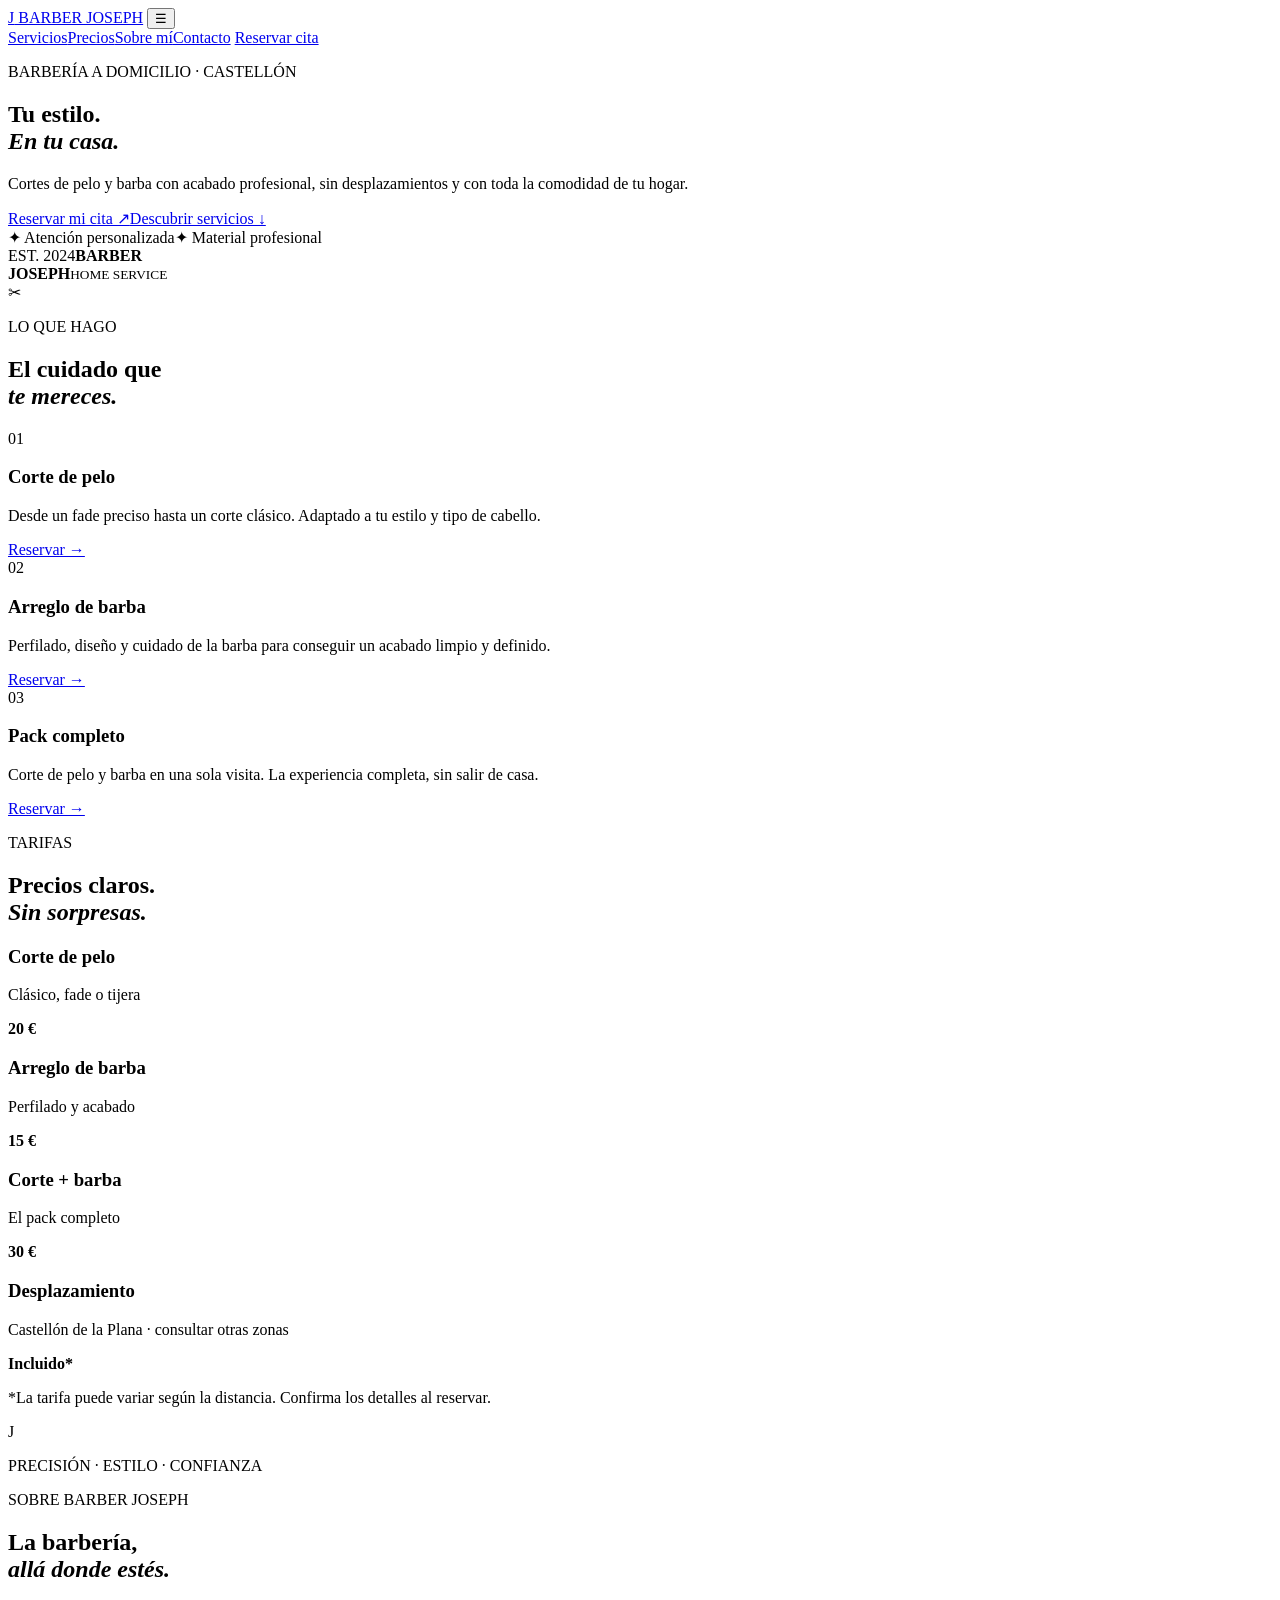
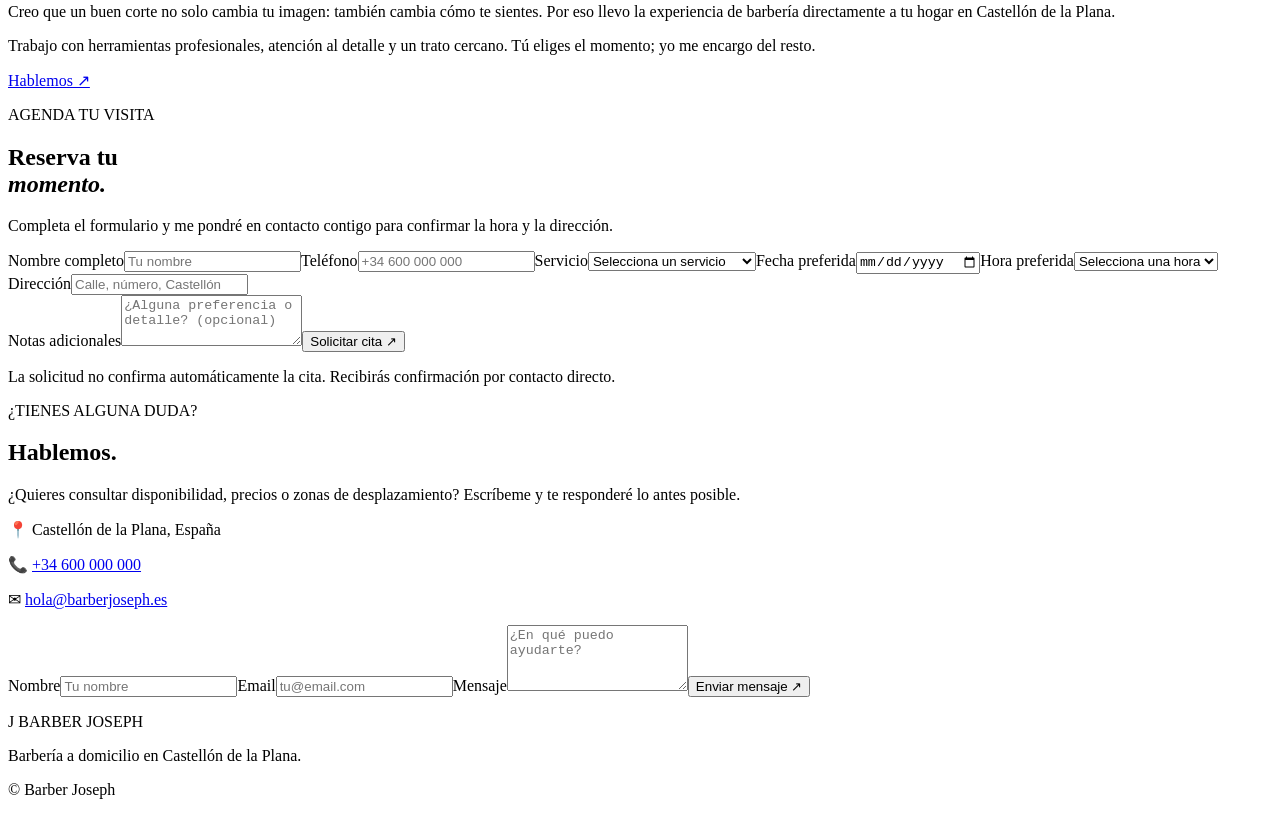
==== index.html @ 0508e7df "Create Barber Joseph website" ====
<!doctype html>
<html lang="es">
<head>
  <meta charset="UTF-8" />
  <meta name="viewport" content="width=device-width, initial-scale=1.0" />
  <meta name="description" content="Barber Joseph — barbería a domicilio en Castellón de la Plana. Cortes de pelo, barba y estilo profesional en tu casa." />
  <title>Barber Joseph | Barbería a domicilio en Castellón</title>
  <link rel="preconnect" href="https://fonts.googleapis.com" />
  <link rel="preconnect" href="https://fonts.gstatic.com" crossorigin />
  <link href="https://fonts.googleapis.com/css2?family=DM+Sans:wght@400;500;600;700&family=Playfair+Display:wght@600;700;800&display=swap" rel="stylesheet" />
  <link rel="stylesheet" href="styles.css" />
</head>
<body>
  <header class="site-header">
    <a class="brand" href="#inicio" aria-label="Barber Joseph inicio"><span>J</span> BARBER JOSEPH</a>
    <button class="menu-toggle" aria-label="Abrir menú">☰</button>
    <nav class="nav-links">
      <a href="#servicios">Servicios</a><a href="#precios">Precios</a><a href="#sobre-mi">Sobre mí</a><a href="#contacto">Contacto</a>
      <a class="nav-cta" href="#reserva">Reservar cita</a>
    </nav>
  </header>

  <main>
    <section id="inicio" class="hero">
      <div class="hero-copy">
        <p class="eyebrow">BARBERÍA A DOMICILIO · CASTELLÓN</p>
        <h1>Tu estilo.<br /><em>En tu casa.</em></h1>
        <p class="hero-text">Cortes de pelo y barba con acabado profesional, sin desplazamientos y con toda la comodidad de tu hogar.</p>
        <div class="hero-actions"><a class="button button-primary" href="#reserva">Reservar mi cita ↗</a><a class="text-link" href="#servicios">Descubrir servicios ↓</a></div>
        <div class="trust-row"><span>✦ Atención personalizada</span><span>✦ Material profesional</span></div>
      </div>
      <div class="hero-art" aria-label="Ilustración de una barbería elegante"><div class="art-circle"></div><div class="art-card"><span>EST. 2024</span><strong>BARBER<br />JOSEPH</strong><small>HOME SERVICE</small></div><div class="art-stamp">✂</div></div>
    </section>

    <section id="servicios" class="section services-section"><div class="section-heading"><p class="eyebrow">LO QUE HAGO</p><h2>El cuidado que<br /><em>te mereces.</em></h2></div><div class="service-grid">
      <article class="service-card"><div class="service-number">01</div><h3>Corte de pelo</h3><p>Desde un fade preciso hasta un corte clásico. Adaptado a tu estilo y tipo de cabello.</p><a href="#reserva">Reservar →</a></article>
      <article class="service-card featured"><div class="service-number">02</div><h3>Arreglo de barba</h3><p>Perfilado, diseño y cuidado de la barba para conseguir un acabado limpio y definido.</p><a href="#reserva">Reservar →</a></article>
      <article class="service-card"><div class="service-number">03</div><h3>Pack completo</h3><p>Corte de pelo y barba en una sola visita. La experiencia completa, sin salir de casa.</p><a href="#reserva">Reservar →</a></article>
    </div></section>

    <section id="precios" class="section pricing-section"><div class="section-heading"><p class="eyebrow">TARIFAS</p><h2>Precios claros.<br /><em>Sin sorpresas.</em></h2></div><div class="price-list">
      <div class="price-row"><div><h3>Corte de pelo</h3><p>Clásico, fade o tijera</p></div><strong>20 €</strong></div>
      <div class="price-row"><div><h3>Arreglo de barba</h3><p>Perfilado y acabado</p></div><strong>15 €</strong></div>
      <div class="price-row"><div><h3>Corte + barba</h3><p>El pack completo</p></div><strong>30 €</strong></div>
      <div class="price-row"><div><h3>Desplazamiento</h3><p>Castellón de la Plana · consultar otras zonas</p></div><strong>Incluido*</strong></div>
    </div><p class="fine-print">*La tarifa puede variar según la distancia. Confirma los detalles al reservar.</p></section>

    <section id="sobre-mi" class="section about-section"><div class="about-visual"><div class="about-monogram">J</div><p>PRECISIÓN · ESTILO · CONFIANZA</p></div><div class="about-copy"><p class="eyebrow">SOBRE BARBER JOSEPH</p><h2>La barbería,<br /><em>allá donde estés.</em></h2><p>Creo que un buen corte no solo cambia tu imagen: también cambia cómo te sientes. Por eso llevo la experiencia de barbería directamente a tu hogar en Castellón de la Plana.</p><p>Trabajo con herramientas profesionales, atención al detalle y un trato cercano. Tú eliges el momento; yo me encargo del resto.</p><a class="button button-dark" href="#contacto">Hablemos ↗</a></div></section>

    <section id="reserva" class="section booking-section"><div class="section-heading"><p class="eyebrow">AGENDA TU VISITA</p><h2>Reserva tu<br /><em>momento.</em></h2><p>Completa el formulario y me pondré en contacto contigo para confirmar la hora y la dirección.</p></div><form id="booking-form" class="form-card"><div class="form-grid"><label>Nombre completo<input name="name" required placeholder="Tu nombre" /></label><label>Teléfono<input name="phone" type="tel" required placeholder="+34 600 000 000" /></label><label>Servicio<select name="service" required><option value="">Selecciona un servicio</option><option>Corte de pelo — 20 €</option><option>Arreglo de barba — 15 €</option><option>Corte + barba — 30 €</option></select></label><label>Fecha preferida<input name="date" type="date" required /></label><label>Hora preferida<select name="time" required><option value="">Selecciona una hora</option><option>09:00</option><option>10:30</option><option>12:00</option><option>16:00</option><option>17:30</option><option>19:00</option></select></label><label>Dirección<input name="address" required placeholder="Calle, número, Castellón" /></label></div><label>Notas adicionales<textarea name="notes" rows="3" placeholder="¿Alguna preferencia o detalle? (opcional)"></textarea></label><button class="button button-primary" type="submit">Solicitar cita ↗</button><p class="form-note">La solicitud no confirma automáticamente la cita. Recibirás confirmación por contacto directo.</p><p id="booking-status" class="form-status" role="status"></p></form></section>

    <section id="contacto" class="section contact-section"><div><p class="eyebrow">¿TIENES ALGUNA DUDA?</p><h2>Hablemos.</h2><p>¿Quieres consultar disponibilidad, precios o zonas de desplazamiento? Escríbeme y te responderé lo antes posible.</p><div class="contact-details"><p>📍 Castellón de la Plana, España</p><p>📞 <a href="tel:+34600000000">+34 600 000 000</a></p><p>✉ <a href="mailto:hola@barberjoseph.es">hola@barberjoseph.es</a></p></div></div><form id="contact-form" class="form-card"><label>Nombre<input name="name" required placeholder="Tu nombre" /></label><label>Email<input name="email" type="email" required placeholder="tu@email.com" /></label><label>Mensaje<textarea name="message" rows="4" required placeholder="¿En qué puedo ayudarte?"></textarea></label><button class="button button-dark" type="submit">Enviar mensaje ↗</button><p id="contact-status" class="form-status" role="status"></p></form></section>
  </main>

  <footer><div class="brand"><span>J</span> BARBER JOSEPH</div><p>Barbería a domicilio en Castellón de la Plana.</p><p>© <span id="year"></span> Barber Joseph</p></footer>
  <script src="script.js"></script>
</body>
</html>
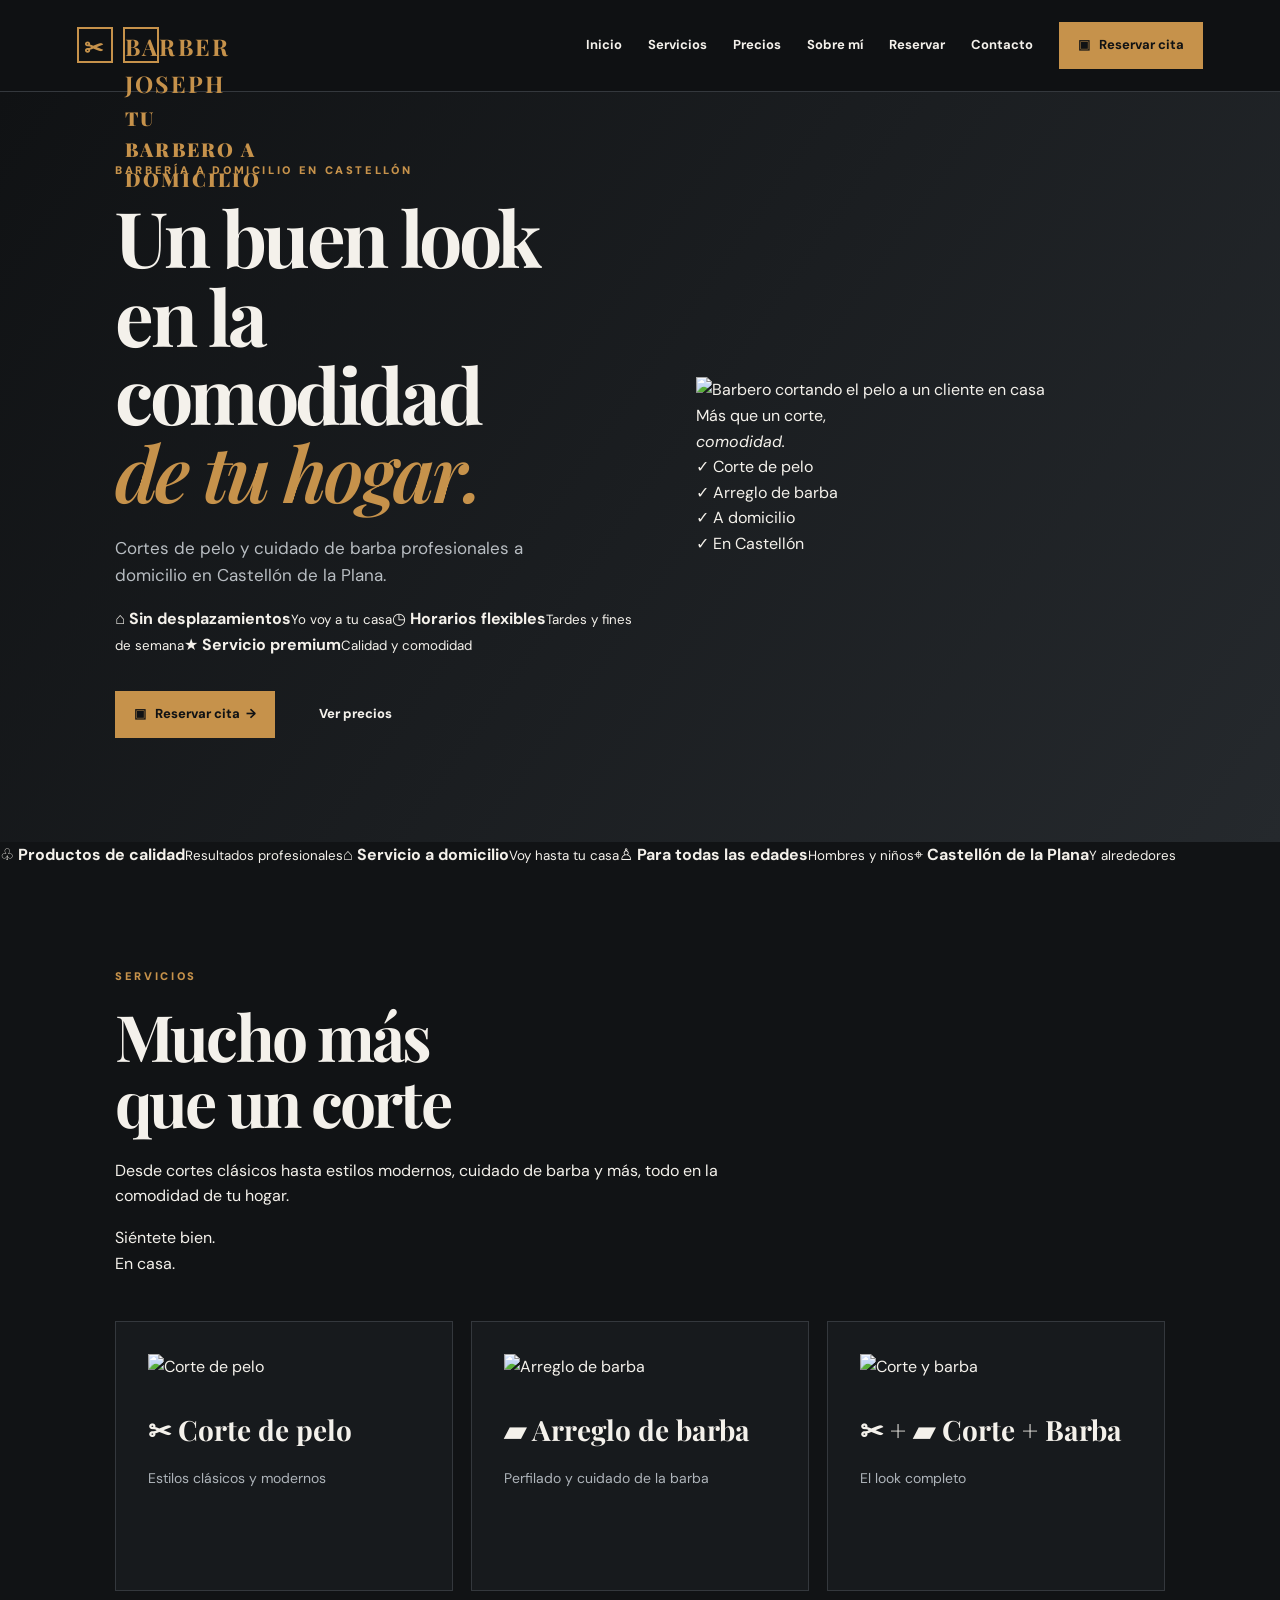
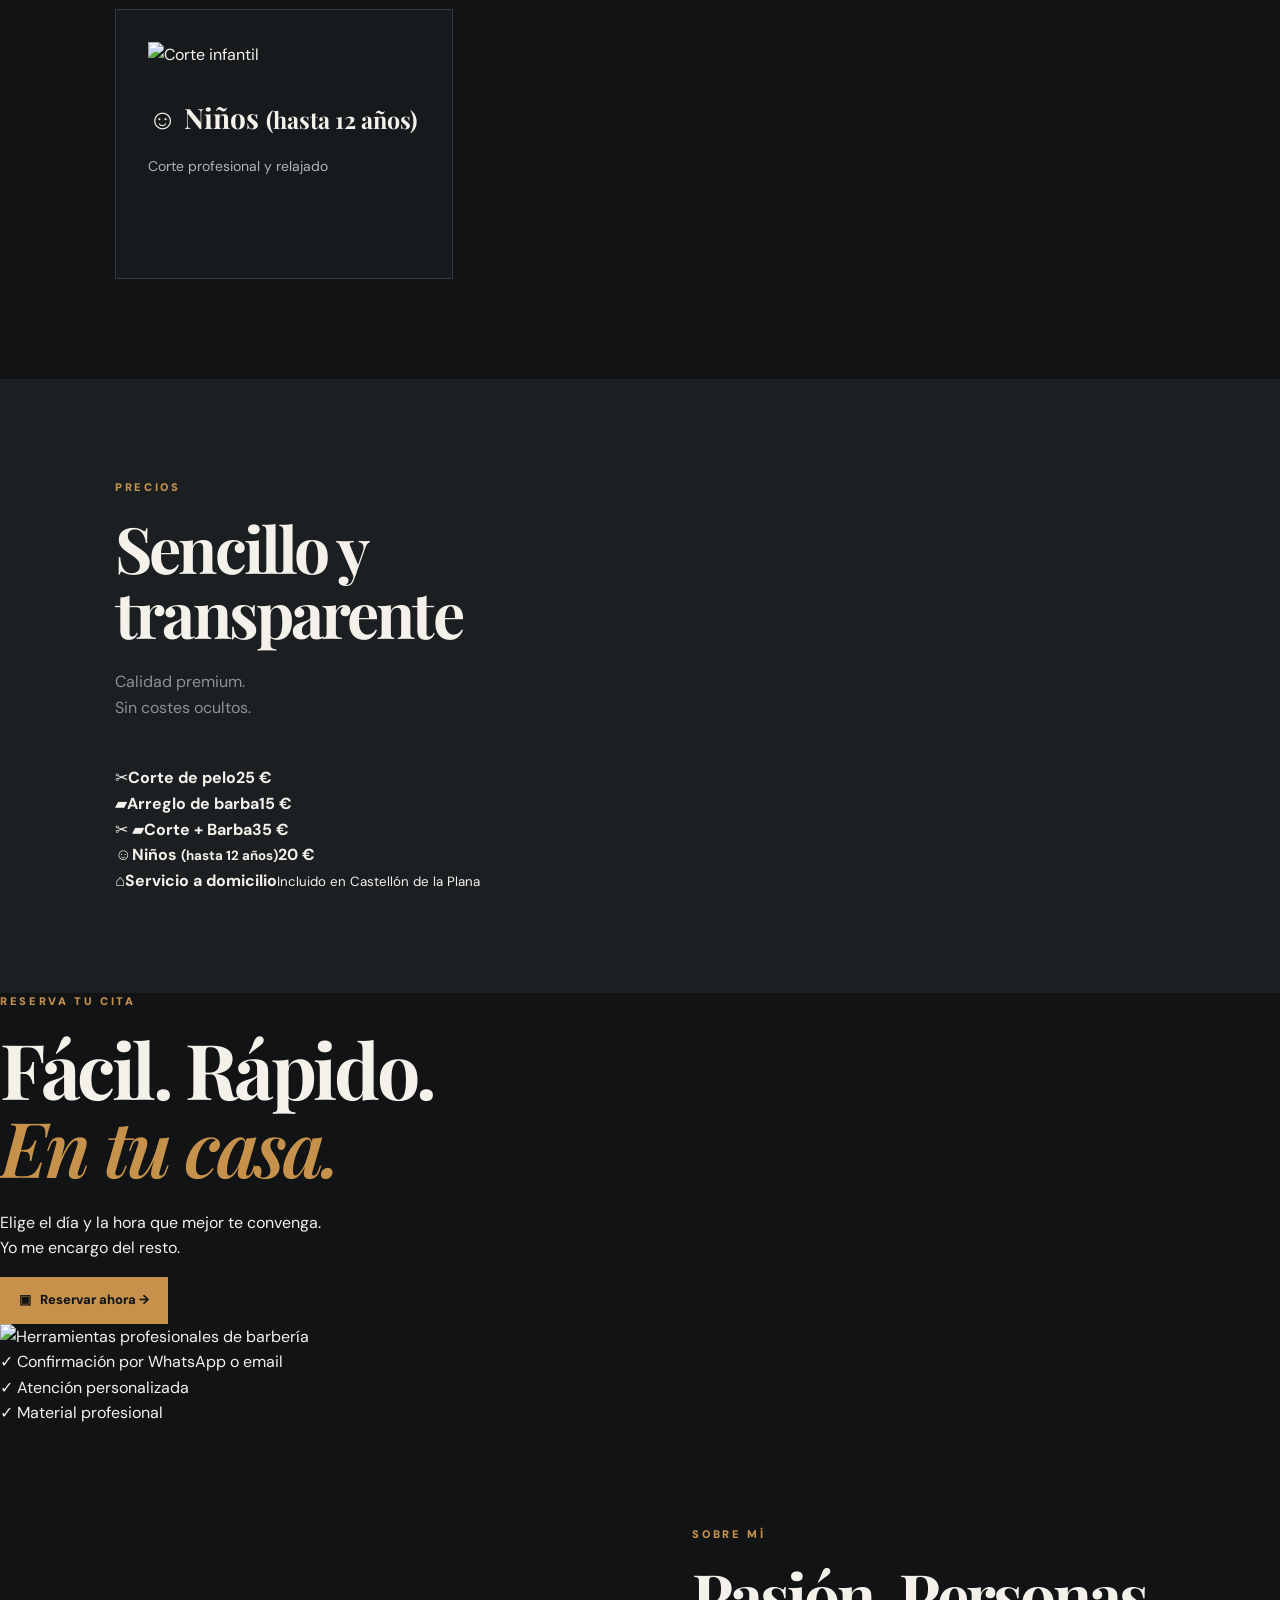
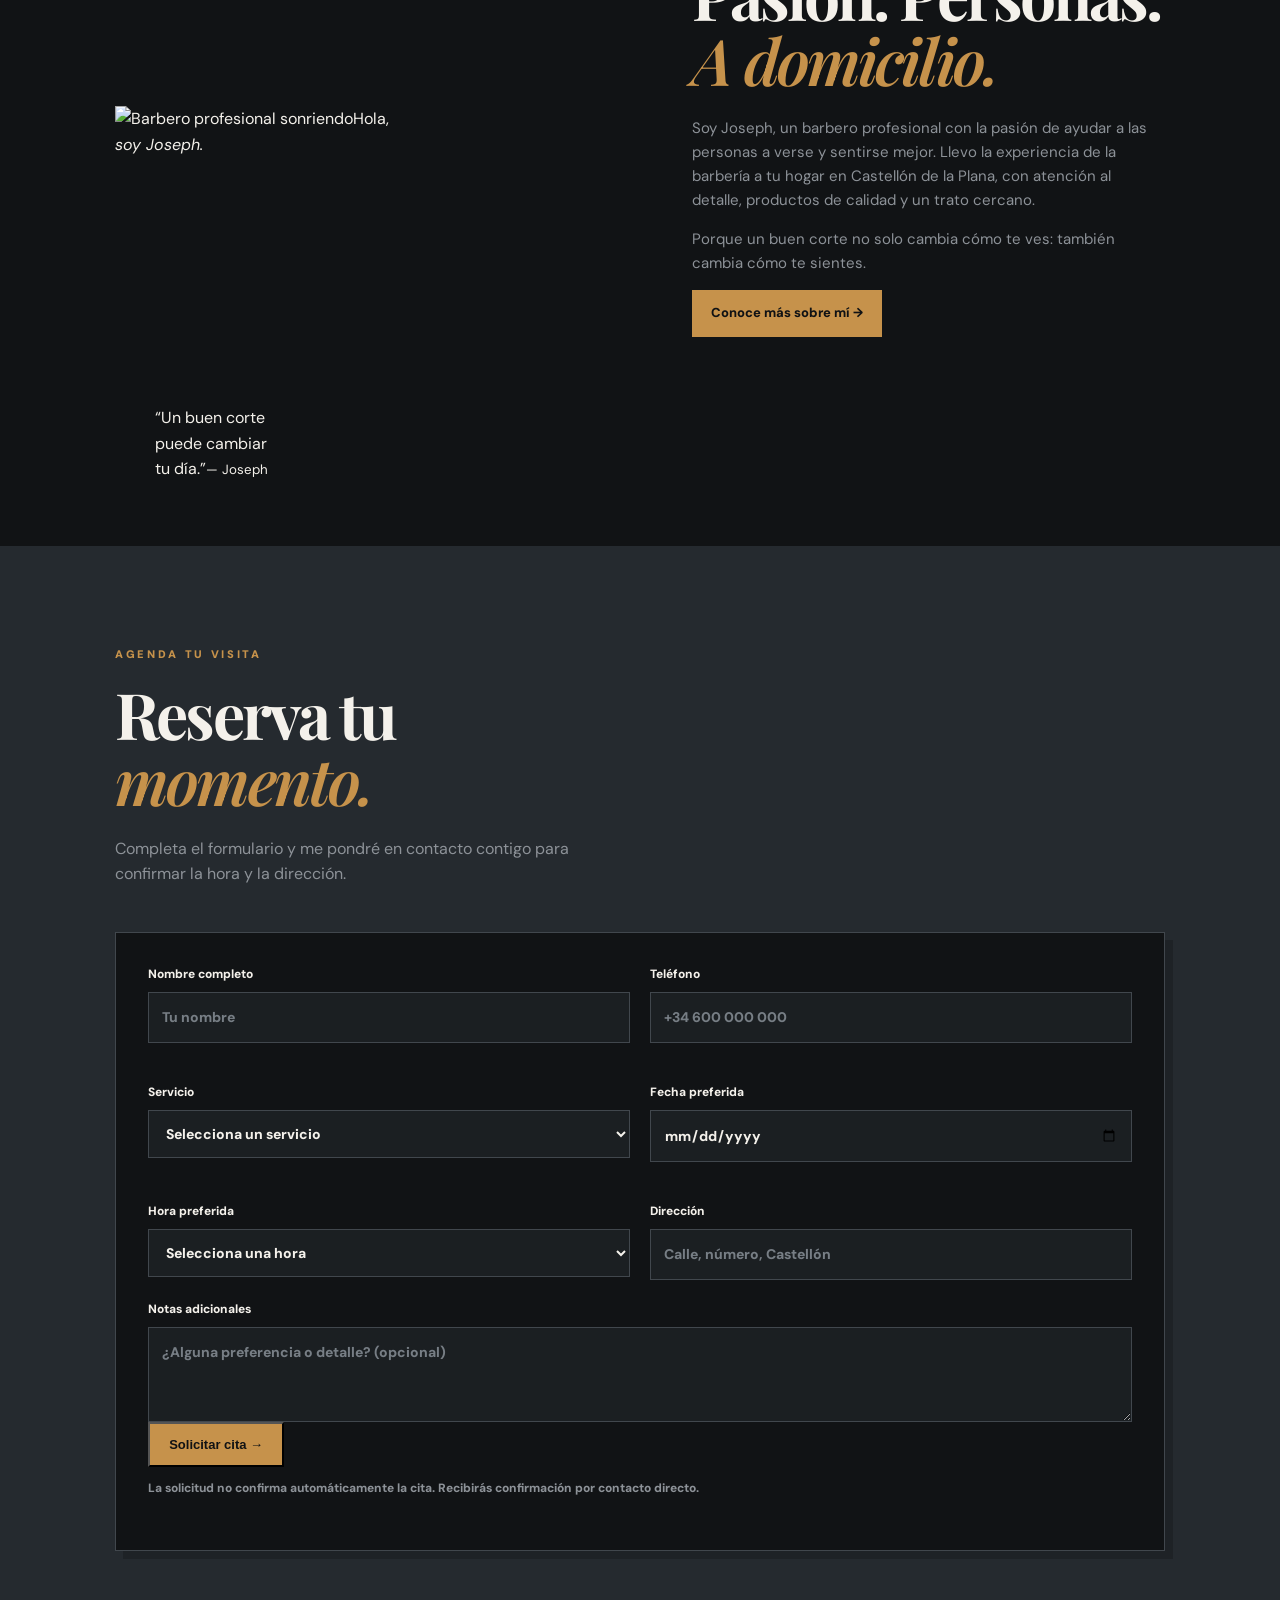
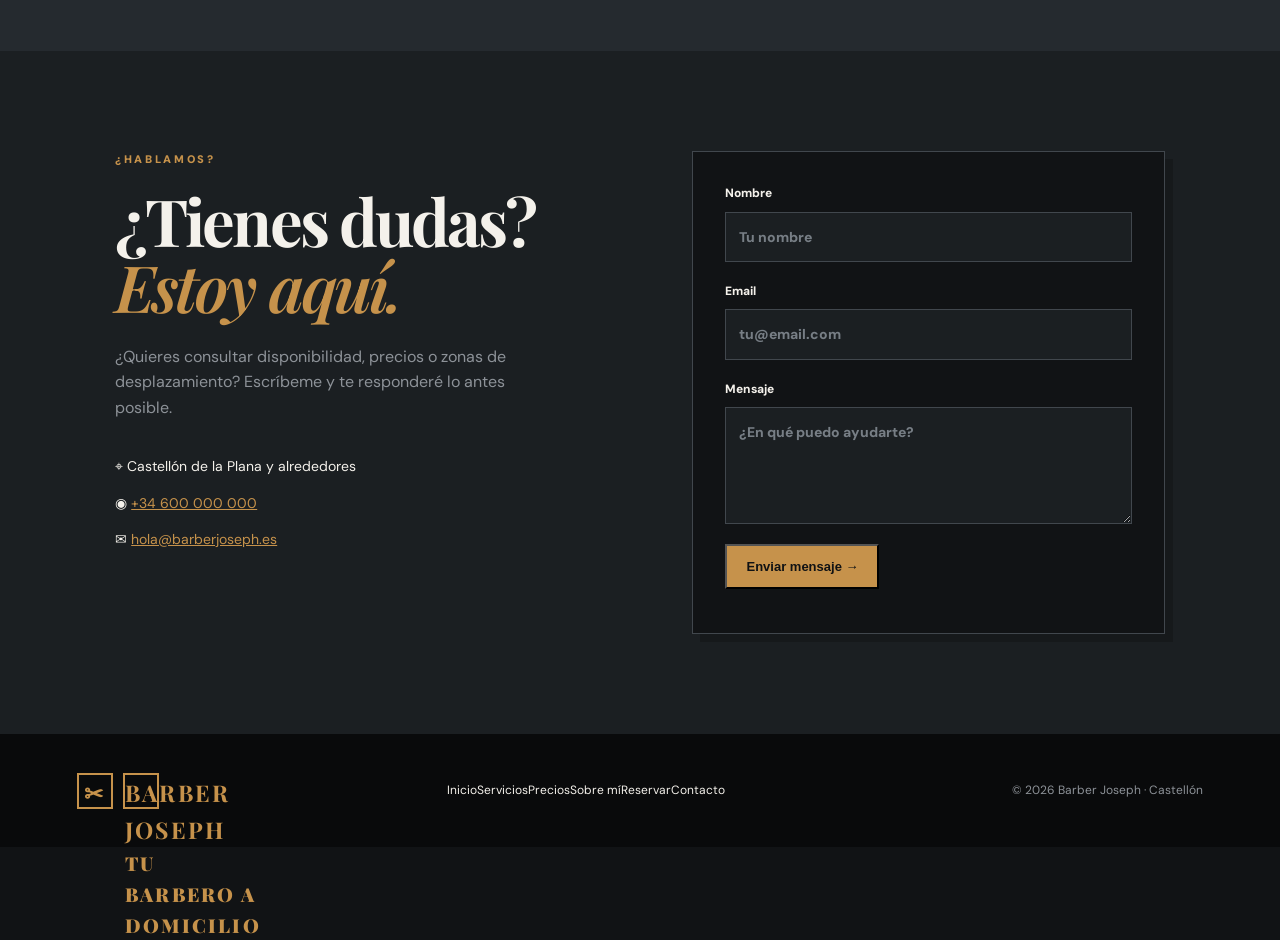
==== commit 53bf414f: "Redesign Spanish mobile barber homepage with replaceable stock photos" ====
--- a/index.html
+++ b/index.html
@@ -3,56 +3,55 @@
 <head>
   <meta charset="UTF-8" />
   <meta name="viewport" content="width=device-width, initial-scale=1.0" />
-  <meta name="description" content="Barber Joseph — barbería a domicilio en Castellón de la Plana. Cortes de pelo, barba y estilo profesional en tu casa." />
-  <title>Barber Joseph | Barbería a domicilio en Castellón</title>
+  <meta name="description" content="Barber Joseph — barbería a domicilio en Castellón de la Plana. Cortes de pelo y cuidado de barba en la comodidad de tu hogar." />
+  <title>Barber Joseph | Tu barbero a domicilio</title>
   <link rel="preconnect" href="https://fonts.googleapis.com" />
   <link rel="preconnect" href="https://fonts.gstatic.com" crossorigin />
-  <link href="https://fonts.googleapis.com/css2?family=DM+Sans:wght@400;500;600;700&family=Playfair+Display:wght@600;700;800&display=swap" rel="stylesheet" />
+  <link href="https://fonts.googleapis.com/css2?family=DM+Sans:wght@400;500;600;700&family=Playfair+Display:wght@600;700;800&family=Caveat:wght@500;600&display=swap" rel="stylesheet" />
   <link rel="stylesheet" href="styles.css" />
 </head>
 <body>
   <header class="site-header">
-    <a class="brand" href="#inicio" aria-label="Barber Joseph inicio"><span>J</span> BARBER JOSEPH</a>
+    <a class="brand" href="#inicio" aria-label="Barber Joseph inicio"><span class="brand-mark">✂</span><span><strong>BARBER JOSEPH</strong><small>TU BARBERO A DOMICILIO</small></span></a>
     <button class="menu-toggle" aria-label="Abrir menú">☰</button>
-    <nav class="nav-links">
-      <a href="#servicios">Servicios</a><a href="#precios">Precios</a><a href="#sobre-mi">Sobre mí</a><a href="#contacto">Contacto</a>
-      <a class="nav-cta" href="#reserva">Reservar cita</a>
-    </nav>
+    <nav class="nav-links"><a href="#inicio">Inicio</a><a href="#servicios">Servicios</a><a href="#precios">Precios</a><a href="#sobre-mi">Sobre mí</a><a href="#reserva">Reservar</a><a href="#contacto">Contacto</a><a class="nav-cta" href="#reserva">▣ &nbsp; Reservar cita</a></nav>
   </header>
 
   <main>
     <section id="inicio" class="hero">
       <div class="hero-copy">
-        <p class="eyebrow">BARBERÍA A DOMICILIO · CASTELLÓN</p>
-        <h1>Tu estilo.<br /><em>En tu casa.</em></h1>
-        <p class="hero-text">Cortes de pelo y barba con acabado profesional, sin desplazamientos y con toda la comodidad de tu hogar.</p>
-        <div class="hero-actions"><a class="button button-primary" href="#reserva">Reservar mi cita ↗</a><a class="text-link" href="#servicios">Descubrir servicios ↓</a></div>
-        <div class="trust-row"><span>✦ Atención personalizada</span><span>✦ Material profesional</span></div>
+        <p class="eyebrow">BARBERÍA A DOMICILIO EN CASTELLÓN</p>
+        <h1>Un buen look<br />en la comodidad<br /><em>de tu hogar.</em></h1>
+        <p class="hero-text">Cortes de pelo y cuidado de barba profesionales a domicilio en Castellón de la Plana.</p>
+        <div class="benefits"><span>⌂ <b>Sin desplazamientos</b><small>Yo voy a tu casa</small></span><span>◷ <b>Horarios flexibles</b><small>Tardes y fines de semana</small></span><span>★ <b>Servicio premium</b><small>Calidad y comodidad</small></span></div>
+        <div class="hero-actions"><a class="button button-primary" href="#reserva">▣ &nbsp; Reservar cita&nbsp; →</a><a class="button button-outline" href="#precios">Ver precios</a></div>
       </div>
-      <div class="hero-art" aria-label="Ilustración de una barbería elegante"><div class="art-circle"></div><div class="art-card"><span>EST. 2024</span><strong>BARBER<br />JOSEPH</strong><small>HOME SERVICE</small></div><div class="art-stamp">✂</div></div>
+      <!-- Imagen de stock reemplazable: sustituye esta URL por tu propia fotografía -->
+      <div class="hero-photo"><img src="https://images.unsplash.com/photo-1621605815971-fbc98d665033?auto=format&fit=crop&w=1200&q=85" alt="Barbero cortando el pelo a un cliente en casa" /><div class="photo-note">Más que un corte,<br /><em>comodidad.</em></div><div class="photo-list">✓ Corte de pelo<br />✓ Arreglo de barba<br />✓ A domicilio<br />✓ En Castellón</div></div>
     </section>
 
-    <section id="servicios" class="section services-section"><div class="section-heading"><p class="eyebrow">LO QUE HAGO</p><h2>El cuidado que<br /><em>te mereces.</em></h2></div><div class="service-grid">
-      <article class="service-card"><div class="service-number">01</div><h3>Corte de pelo</h3><p>Desde un fade preciso hasta un corte clásico. Adaptado a tu estilo y tipo de cabello.</p><a href="#reserva">Reservar →</a></article>
-      <article class="service-card featured"><div class="service-number">02</div><h3>Arreglo de barba</h3><p>Perfilado, diseño y cuidado de la barba para conseguir un acabado limpio y definido.</p><a href="#reserva">Reservar →</a></article>
-      <article class="service-card"><div class="service-number">03</div><h3>Pack completo</h3><p>Corte de pelo y barba en una sola visita. La experiencia completa, sin salir de casa.</p><a href="#reserva">Reservar →</a></article>
+    <section class="feature-strip"><span>♧ <b>Productos de calidad</b><small>Resultados profesionales</small></span><span>⌂ <b>Servicio a domicilio</b><small>Voy hasta tu casa</small></span><span>♙ <b>Para todas las edades</b><small>Hombres y niños</small></span><span>⌖ <b>Castellón de la Plana</b><small>Y alrededores</small></span></section>
+
+    <section id="servicios" class="section services-section"><div class="section-heading split"><div><p class="eyebrow">SERVICIOS</p><h2>Mucho más<br />que un corte</h2></div><p>Desde cortes clásicos hasta estilos modernos, cuidado de barba y más, todo en la comodidad de tu hogar.</p><span class="scribble">Siéntete bien.<br />En casa.</span></div><div class="service-grid">
+      <!-- Imágenes de stock reemplazables -->
+      <article class="service-card"><img src="https://images.unsplash.com/photo-1599351431202-1e0f0d8b7b8b?auto=format&fit=crop&w=700&q=80" alt="Corte de pelo" loading="lazy" /><div><h3>✂ Corte de pelo</h3><p>Estilos clásicos y modernos</p></div></article>
+      <article class="service-card"><img src="https://images.unsplash.com/photo-1622286342621-4bd786c2447c?auto=format&fit=crop&w=700&q=80" alt="Arreglo de barba" loading="lazy" /><div><h3>▰ Arreglo de barba</h3><p>Perfilado y cuidado de la barba</p></div></article>
+      <article class="service-card"><img src="https://images.unsplash.com/photo-1503951914875-452162b0f3f1?auto=format&fit=crop&w=700&q=80" alt="Corte y barba" loading="lazy" /><div><h3>✂ + ▰ Corte + Barba</h3><p>El look completo</p></div></article>
+      <article class="service-card"><img src="https://images.unsplash.com/photo-1519340241574-2cec6aef0c01?auto=format&fit=crop&w=700&q=80" alt="Corte infantil" loading="lazy" /><div><h3>☺ Niños <small>(hasta 12 años)</small></h3><p>Corte profesional y relajado</p></div></article>
     </div></section>
 
-    <section id="precios" class="section pricing-section"><div class="section-heading"><p class="eyebrow">TARIFAS</p><h2>Precios claros.<br /><em>Sin sorpresas.</em></h2></div><div class="price-list">
-      <div class="price-row"><div><h3>Corte de pelo</h3><p>Clásico, fade o tijera</p></div><strong>20 €</strong></div>
-      <div class="price-row"><div><h3>Arreglo de barba</h3><p>Perfilado y acabado</p></div><strong>15 €</strong></div>
-      <div class="price-row"><div><h3>Corte + barba</h3><p>El pack completo</p></div><strong>30 €</strong></div>
-      <div class="price-row"><div><h3>Desplazamiento</h3><p>Castellón de la Plana · consultar otras zonas</p></div><strong>Incluido*</strong></div>
-    </div><p class="fine-print">*La tarifa puede variar según la distancia. Confirma los detalles al reservar.</p></section>
+    <section id="precios" class="section pricing-section"><div class="section-heading split"><div><p class="eyebrow">PRECIOS</p><h2>Sencillo y<br />transparente</h2></div><p>Calidad premium.<br />Sin costes ocultos.</p></div><div class="price-grid"><div><span>✂</span><b>Corte de pelo</b><strong>25 €</strong></div><div><span>▰</span><b>Arreglo de barba</b><strong>15 €</strong></div><div><span>✂ ▰</span><b>Corte + Barba</b><strong>35 €</strong></div><div><span>☺</span><b>Niños <small>(hasta 12 años)</small></b><strong>20 €</strong></div><div class="included"><span>⌂</span><b>Servicio a domicilio</b><small>Incluido en Castellón de la Plana</small></div></div></section>
 
-    <section id="sobre-mi" class="section about-section"><div class="about-visual"><div class="about-monogram">J</div><p>PRECISIÓN · ESTILO · CONFIANZA</p></div><div class="about-copy"><p class="eyebrow">SOBRE BARBER JOSEPH</p><h2>La barbería,<br /><em>allá donde estés.</em></h2><p>Creo que un buen corte no solo cambia tu imagen: también cambia cómo te sientes. Por eso llevo la experiencia de barbería directamente a tu hogar en Castellón de la Plana.</p><p>Trabajo con herramientas profesionales, atención al detalle y un trato cercano. Tú eliges el momento; yo me encargo del resto.</p><a class="button button-dark" href="#contacto">Hablemos ↗</a></div></section>
+    <section class="booking-banner"><div><p class="eyebrow">RESERVA TU CITA</p><h2>Fácil. Rápido.<br /><em>En tu casa.</em></h2><p>Elige el día y la hora que mejor te convenga.<br />Yo me encargo del resto.</p><a class="button button-primary" href="#reserva">▣ &nbsp; Reservar ahora →</a></div><div class="booking-photo"><img src="https://images.unsplash.com/photo-1621607512214-68297480165e?auto=format&fit=crop&w=1000&q=80" alt="Herramientas profesionales de barbería" loading="lazy" /><div>✓ Confirmación por WhatsApp o email<br />✓ Atención personalizada<br />✓ Material profesional</div></div></section>
 
-    <section id="reserva" class="section booking-section"><div class="section-heading"><p class="eyebrow">AGENDA TU VISITA</p><h2>Reserva tu<br /><em>momento.</em></h2><p>Completa el formulario y me pondré en contacto contigo para confirmar la hora y la dirección.</p></div><form id="booking-form" class="form-card"><div class="form-grid"><label>Nombre completo<input name="name" required placeholder="Tu nombre" /></label><label>Teléfono<input name="phone" type="tel" required placeholder="+34 600 000 000" /></label><label>Servicio<select name="service" required><option value="">Selecciona un servicio</option><option>Corte de pelo — 20 €</option><option>Arreglo de barba — 15 €</option><option>Corte + barba — 30 €</option></select></label><label>Fecha preferida<input name="date" type="date" required /></label><label>Hora preferida<select name="time" required><option value="">Selecciona una hora</option><option>09:00</option><option>10:30</option><option>12:00</option><option>16:00</option><option>17:30</option><option>19:00</option></select></label><label>Dirección<input name="address" required placeholder="Calle, número, Castellón" /></label></div><label>Notas adicionales<textarea name="notes" rows="3" placeholder="¿Alguna preferencia o detalle? (opcional)"></textarea></label><button class="button button-primary" type="submit">Solicitar cita ↗</button><p class="form-note">La solicitud no confirma automáticamente la cita. Recibirás confirmación por contacto directo.</p><p id="booking-status" class="form-status" role="status"></p></form></section>
+    <section id="sobre-mi" class="section about-section"><div class="about-photo"><img src="https://images.unsplash.com/photo-1582095133179-bfd08e2fc6b3?auto=format&fit=crop&w=900&q=80" alt="Barbero profesional sonriendo" loading="lazy" /><span>Hola,<br /><em>soy Joseph.</em></span></div><div class="about-copy"><p class="eyebrow">SOBRE MÍ</p><h2>Pasión. Personas.<br /><em>A domicilio.</em></h2><p>Soy Joseph, un barbero profesional con la pasión de ayudar a las personas a verse y sentirse mejor. Llevo la experiencia de la barbería a tu hogar en Castellón de la Plana, con atención al detalle, productos de calidad y un trato cercano.</p><p>Porque un buen corte no solo cambia cómo te ves: también cambia cómo te sientes.</p><a class="button button-primary" href="#contacto">Conoce más sobre mí →</a></div><blockquote>“Un buen corte<br />puede cambiar<br />tu día.”<small>— Joseph</small></blockquote></section>
 
-    <section id="contacto" class="section contact-section"><div><p class="eyebrow">¿TIENES ALGUNA DUDA?</p><h2>Hablemos.</h2><p>¿Quieres consultar disponibilidad, precios o zonas de desplazamiento? Escríbeme y te responderé lo antes posible.</p><div class="contact-details"><p>📍 Castellón de la Plana, España</p><p>📞 <a href="tel:+34600000000">+34 600 000 000</a></p><p>✉ <a href="mailto:hola@barberjoseph.es">hola@barberjoseph.es</a></p></div></div><form id="contact-form" class="form-card"><label>Nombre<input name="name" required placeholder="Tu nombre" /></label><label>Email<input name="email" type="email" required placeholder="tu@email.com" /></label><label>Mensaje<textarea name="message" rows="4" required placeholder="¿En qué puedo ayudarte?"></textarea></label><button class="button button-dark" type="submit">Enviar mensaje ↗</button><p id="contact-status" class="form-status" role="status"></p></form></section>
+    <section id="reserva" class="section booking-section"><div class="section-heading"><p class="eyebrow">AGENDA TU VISITA</p><h2>Reserva tu<br /><em>momento.</em></h2><p>Completa el formulario y me pondré en contacto contigo para confirmar la hora y la dirección.</p></div><form id="booking-form" class="form-card"><div class="form-grid"><label>Nombre completo<input name="name" required placeholder="Tu nombre" /></label><label>Teléfono<input name="phone" type="tel" required placeholder="+34 600 000 000" /></label><label>Servicio<select name="service" required><option value="">Selecciona un servicio</option><option>Corte de pelo — 25 €</option><option>Arreglo de barba — 15 €</option><option>Corte + barba — 35 €</option><option>Niños — 20 €</option></select></label><label>Fecha preferida<input name="date" type="date" required /></label><label>Hora preferida<select name="time" required><option value="">Selecciona una hora</option><option>09:00</option><option>10:30</option><option>12:00</option><option>16:00</option><option>17:30</option><option>19:00</option></select></label><label>Dirección<input name="address" required placeholder="Calle, número, Castellón" /></label></div><label>Notas adicionales<textarea name="notes" rows="3" placeholder="¿Alguna preferencia o detalle? (opcional)"></textarea><button class="button button-primary" type="submit">Solicitar cita →</button><p class="form-note">La solicitud no confirma automáticamente la cita. Recibirás confirmación por contacto directo.</p><p id="booking-status" class="form-status" role="status"></p></form></section>
+
+    <section id="contacto" class="section contact-section"><div><p class="eyebrow">¿HABLAMOS?</p><h2>¿Tienes dudas?<br /><em>Estoy aquí.</em></h2><p>¿Quieres consultar disponibilidad, precios o zonas de desplazamiento? Escríbeme y te responderé lo antes posible.</p><div class="contact-details"><p>⌖ Castellón de la Plana y alrededores</p><p>◉ <a href="tel:+34600000000">+34 600 000 000</a></p><p>✉ <a href="mailto:hola@barberjoseph.es">hola@barberjoseph.es</a></p></div></div><form id="contact-form" class="form-card"><label>Nombre<input name="name" required placeholder="Tu nombre" /></label><label>Email<input name="email" type="email" required placeholder="tu@email.com" /></label><label>Mensaje<textarea name="message" rows="4" required placeholder="¿En qué puedo ayudarte?"></textarea></label><button class="button button-primary" type="submit">Enviar mensaje →</button><p id="contact-status" class="form-status" role="status"></p></form></section>
   </main>
 
-  <footer><div class="brand"><span>J</span> BARBER JOSEPH</div><p>Barbería a domicilio en Castellón de la Plana.</p><p>© <span id="year"></span> Barber Joseph</p></footer>
+  <footer><div class="brand"><span class="brand-mark">✂</span><span><strong>BARBER JOSEPH</strong><small>TU BARBERO A DOMICILIO</small></span></div><nav><a href="#inicio">Inicio</a><a href="#servicios">Servicios</a><a href="#precios">Precios</a><a href="#sobre-mi">Sobre mí</a><a href="#reserva">Reservar</a><a href="#contacto">Contacto</a></nav><p>© <span id="year"></span> Barber Joseph · Castellón</p></footer>
   <script src="script.js"></script>
 </body>
 </html>
--- a/styles.css
+++ b/styles.css
@@ -0,0 +1 @@
+:root{--ink:#101214;--muted:#8d9298;--cream:#1a1d20;--paper:#111315;--accent:#c6924b;--line:#34383d}*{box-sizing:border-box}html{scroll-behavior:smooth}body{margin:0;background:var(--paper);color:#f4f1eb;font-family:'DM Sans',sans-serif;line-height:1.6}a{color:inherit;text-decoration:none}.site-header{display:flex;align-items:center;justify-content:space-between;padding:22px 6%;position:sticky;top:0;background:rgba(16,18,20,.96);backdrop-filter:blur(12px);z-index:10;border-bottom:1px solid var(--line)}.brand{font-size:14px;font-weight:900;letter-spacing:.16em;display:flex;align-items:center;gap:10px}.brand span{display:grid;place-items:center;width:36px;height:36px;border:2px solid var(--accent);font-family:'Playfair Display';font-size:23px;color:var(--accent)}.nav-links{display:flex;gap:26px;align-items:center;font-size:13px;font-weight:700}.nav-links a:hover{color:var(--accent)}.nav-cta,.button{padding:13px 19px!important;border-radius:0;text-decoration:none!important}.nav-cta{background:var(--accent);color:var(--ink)}.menu-toggle{display:none;background:none;border:0;color:white;font-size:24px}.hero{min-height:78vh;display:grid;grid-template-columns:1.05fr .95fr;gap:6%;align-items:center;padding:70px 9%;background:linear-gradient(125deg,#101214,#25292d)}.eyebrow{font-size:11px;letter-spacing:.24em;font-weight:900;color:var(--accent);margin:0 0 18px}.hero h1,h2{font-family:'Playfair Display',serif;font-size:clamp(48px,6vw,84px);line-height:1.02;margin:0 0 24px;letter-spacing:-.045em}.hero h1 em,h2 em{color:var(--accent);font-weight:600}.hero-text{font-size:17px;max-width:480px;color:#b8bdc2}.hero-actions{display:flex;align-items:center;gap:25px;margin:34px 0}.button{display:inline-block;font-weight:800;font-size:13px}.button-primary{background:var(--accent);color:var(--ink)}.button-dark{background:#f4f1eb;color:var(--ink)}.text-link{font-size:13px;font-weight:800}.trust-row{display:flex;gap:22px;font-size:11px;color:#a7adb3;flex-wrap:wrap}.hero-art{min-height:430px;position:relative;display:grid;place-items:center}.art-circle{width:360px;height:360px;border-radius:50%;background:#30353a;position:absolute;border:1px solid #4a5056}.art-card{position:relative;background:#0b0c0d;color:#f4f1eb;width:250px;height:310px;padding:28px;display:flex;flex-direction:column;justify-content:space-between;transform:rotate(4deg);border:1px solid #4b5055;box-shadow:18px 18px 0 rgba(198,146,75,.35)}.art-card span,.art-card small{font-size:10px;letter-spacing:.2em;color:var(--accent)}.art-card strong{font-family:'Playfair Display';font-size:37px;line-height:1.05}.art-stamp{position:absolute;right:4%;bottom:8%;border:2px solid var(--accent);border-radius:50%;width:78px;height:78px;display:grid;place-items:center;color:var(--accent);font-size:30px;background:#111315}.section{padding:100px 9%}.section-heading{max-width:650px;margin-bottom:45px}.section-heading h2{font-size:clamp(42px,5vw,65px)}.section-heading>p:last-child{color:var(--muted);max-width:520px}.service-grid{display:grid;grid-template-columns:repeat(3,1fr);gap:18px}.service-card{border:1px solid var(--line);padding:32px;min-height:270px;background:#171a1d}.service-card.featured{background:var(--accent);color:var(--ink);border-color:var(--accent)}.service-number{color:var(--accent);font-size:12px;font-weight:900}.featured .service-number{color:var(--ink)}.service-card h3{font-family:'Playfair Display';font-size:28px;margin:28px 0 10px}.service-card p{color:#aeb4ba;font-size:14px}.featured p{color:#25221c}.service-card a{display:inline-block;margin-top:20px;font-size:13px;font-weight:900}.pricing-section{background:#1b1f22}.price-list{max-width:850px}.price-row{display:flex;justify-content:space-between;gap:20px;align-items:center;border-top:1px solid var(--line);padding:23px 0}.price-row h3{margin:0;font-family:'Playfair Display';font-size:23px}.price-row p{margin:3px 0 0;color:var(--muted);font-size:13px}.price-row strong{font-family:'Playfair Display';font-size:25px;color:var(--accent);white-space:nowrap}.fine-print{font-size:11px;color:var(--muted)}.about-section{display:grid;grid-template-columns:1fr 1fr;gap:10%;align-items:center}.about-visual{min-height:390px;background:#0b0c0d;color:#f4f1eb;display:grid;place-items:center;position:relative;border:1px solid var(--line)}.about-monogram{font-family:'Playfair Display';font-size:240px;line-height:1;color:var(--accent)}.about-visual p{position:absolute;bottom:20px;font-size:10px;letter-spacing:.2em;color:#a7adb3}.about-copy p:not(.eyebrow){color:var(--muted);font-size:15px}.about-copy h2{font-size:clamp(42px,5vw,65px)}.booking-section{background:#252a2f}.form-card{background:#111315;padding:32px;border:1px solid #41474d;box-shadow:8px 8px 0 rgba(0,0,0,.2)}.form-grid{display:grid;grid-template-columns:repeat(2,1fr);gap:20px}label{display:block;font-size:12px;font-weight:800;margin-bottom:20px}input,select,textarea{display:block;width:100%;margin-top:8px;border:1px solid #41474d;background:#1b1f22;color:#f4f1eb;padding:13px;font:inherit;font-size:14px;border-radius:0}input::placeholder,textarea::placeholder{color:#777e85}textarea{resize:vertical}.form-note,.form-status{font-size:12px;color:var(--muted)}.form-status{color:var(--accent);font-weight:700}.contact-section{display:grid;grid-template-columns:1fr 1fr;gap:10%;background:#1b1f22}.contact-section h2{font-size:65px}.contact-section>div>p:not(.eyebrow){max-width:430px;color:var(--muted)}.contact-details{margin-top:35px;font-size:14px}.contact-details a{text-decoration:underline;color:var(--accent)}footer{padding:35px 6%;display:flex;align-items:center;justify-content:space-between;gap:20px;flex-wrap:wrap;background:#090a0b;color:#f4f1eb;font-size:12px}footer p{color:#8d9298}@media(max-width:800px){.site-header{padding:18px 5%}.menu-toggle{display:block}.nav-links{display:none;position:absolute;top:72px;left:0;right:0;background:#111315;padding:25px;flex-direction:column;align-items:flex-start;border-bottom:1px solid var(--line)}.nav-links.open{display:flex}.hero,.about-section,.contact-section{grid-template-columns:1fr;padding:70px 7%}.hero-art{min-height:330px}.art-circle{width:280px;height:280px}.service-grid{grid-template-columns:1fr}.section{padding:70px 7%}.form-grid{grid-template-columns:1fr}.contact-section h2{font-size:50px}footer{padding:30px 7%}}
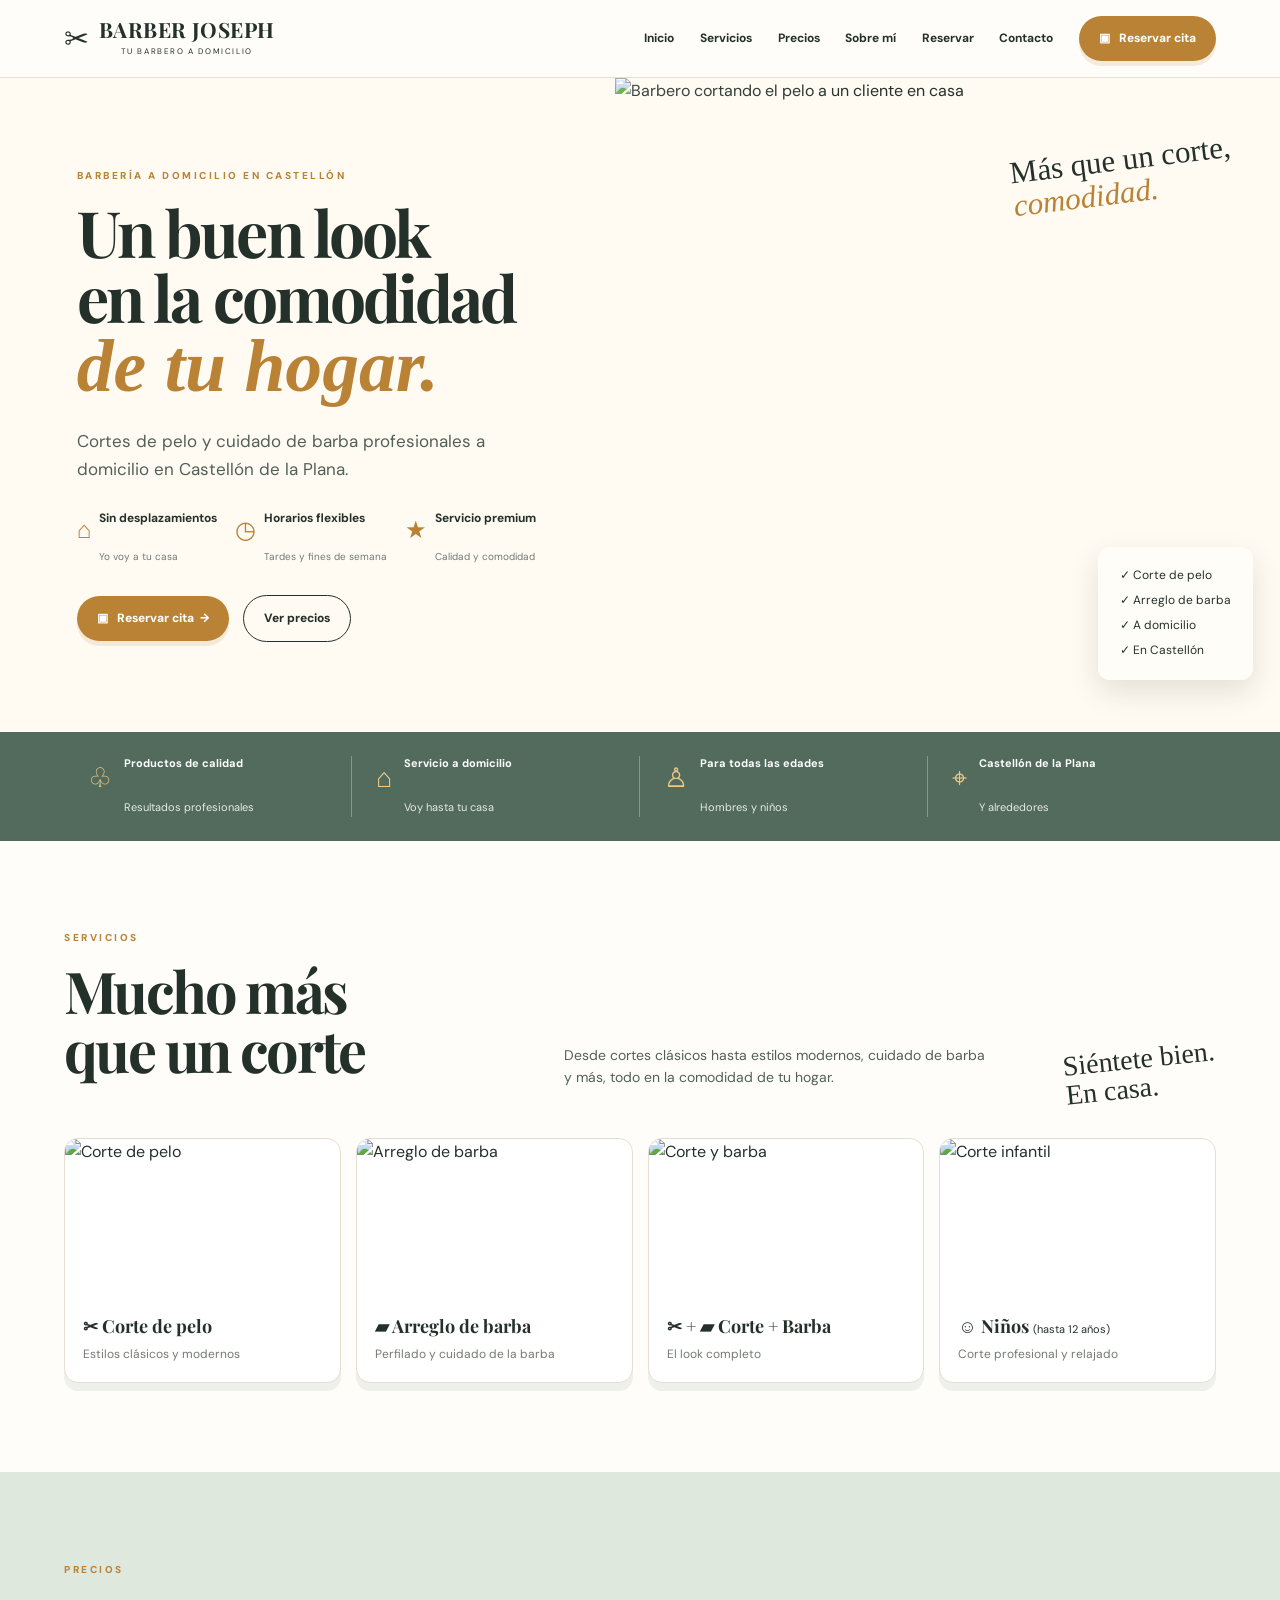
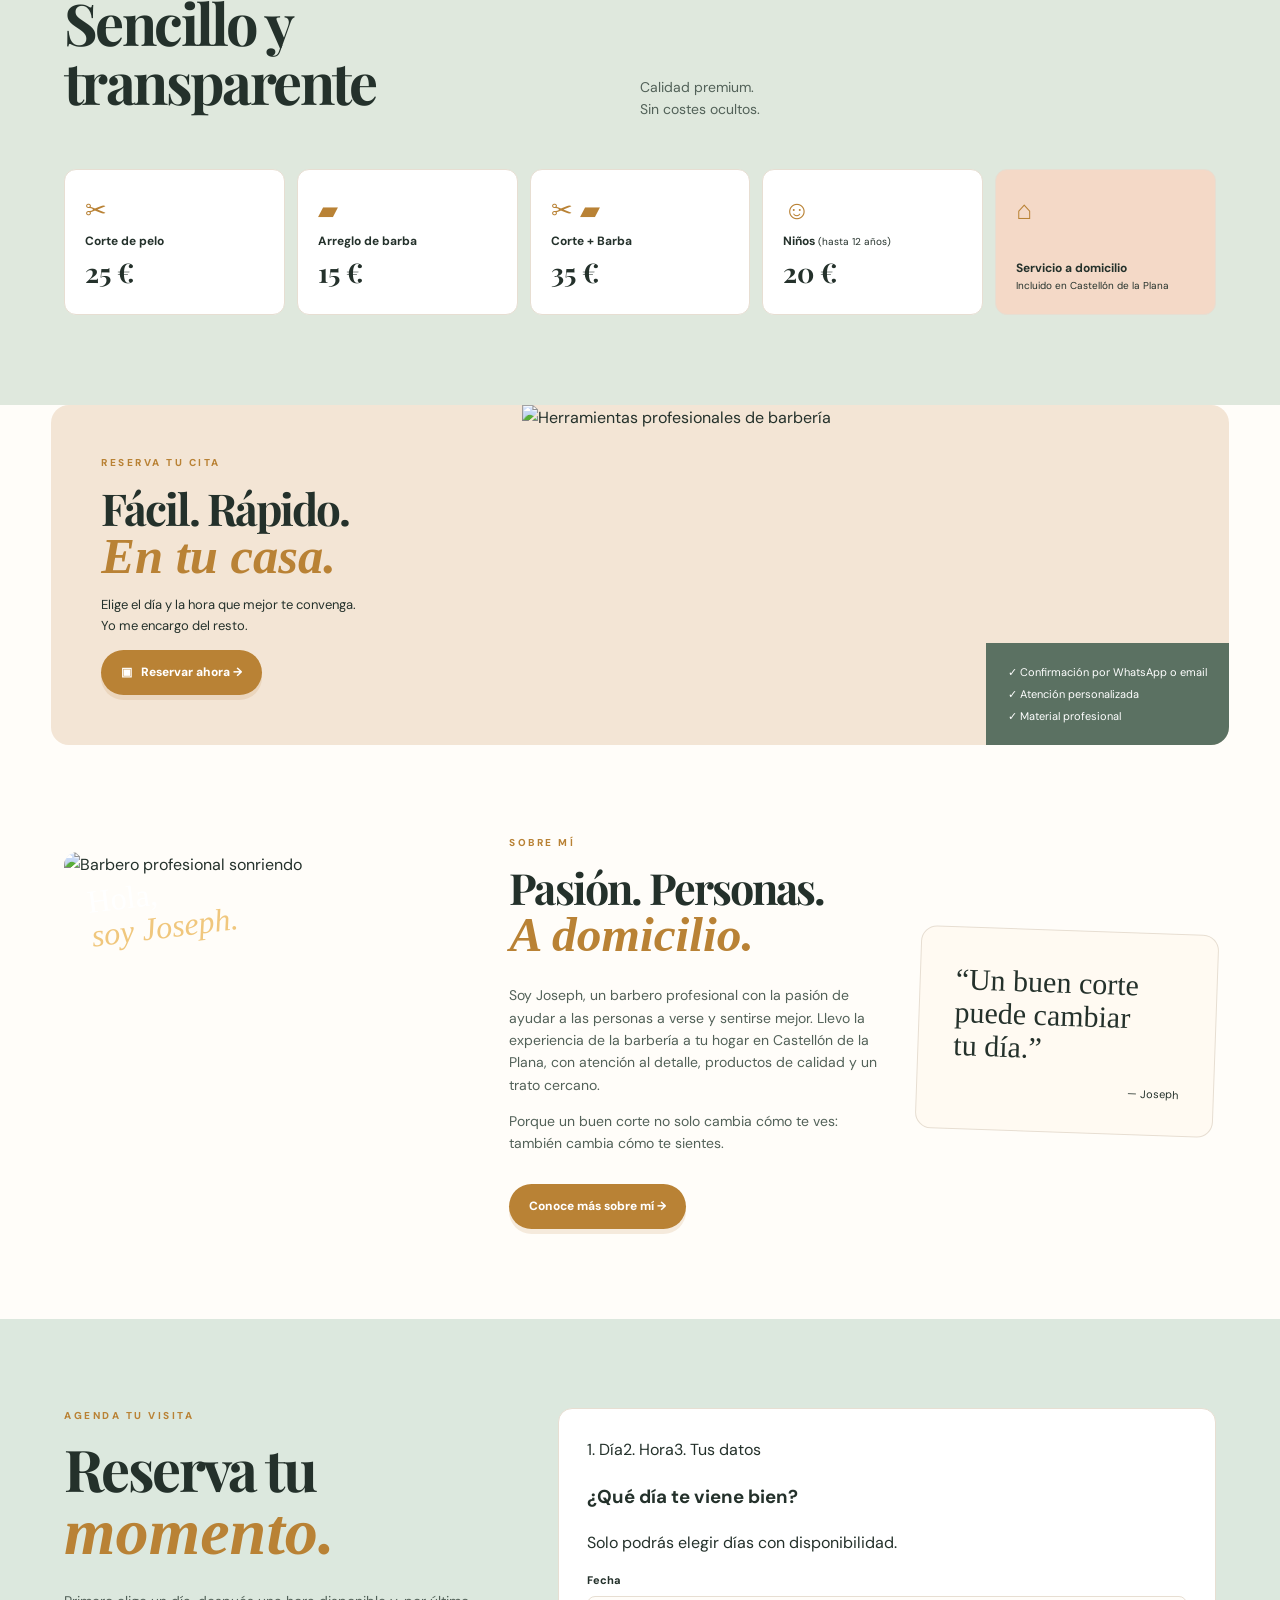
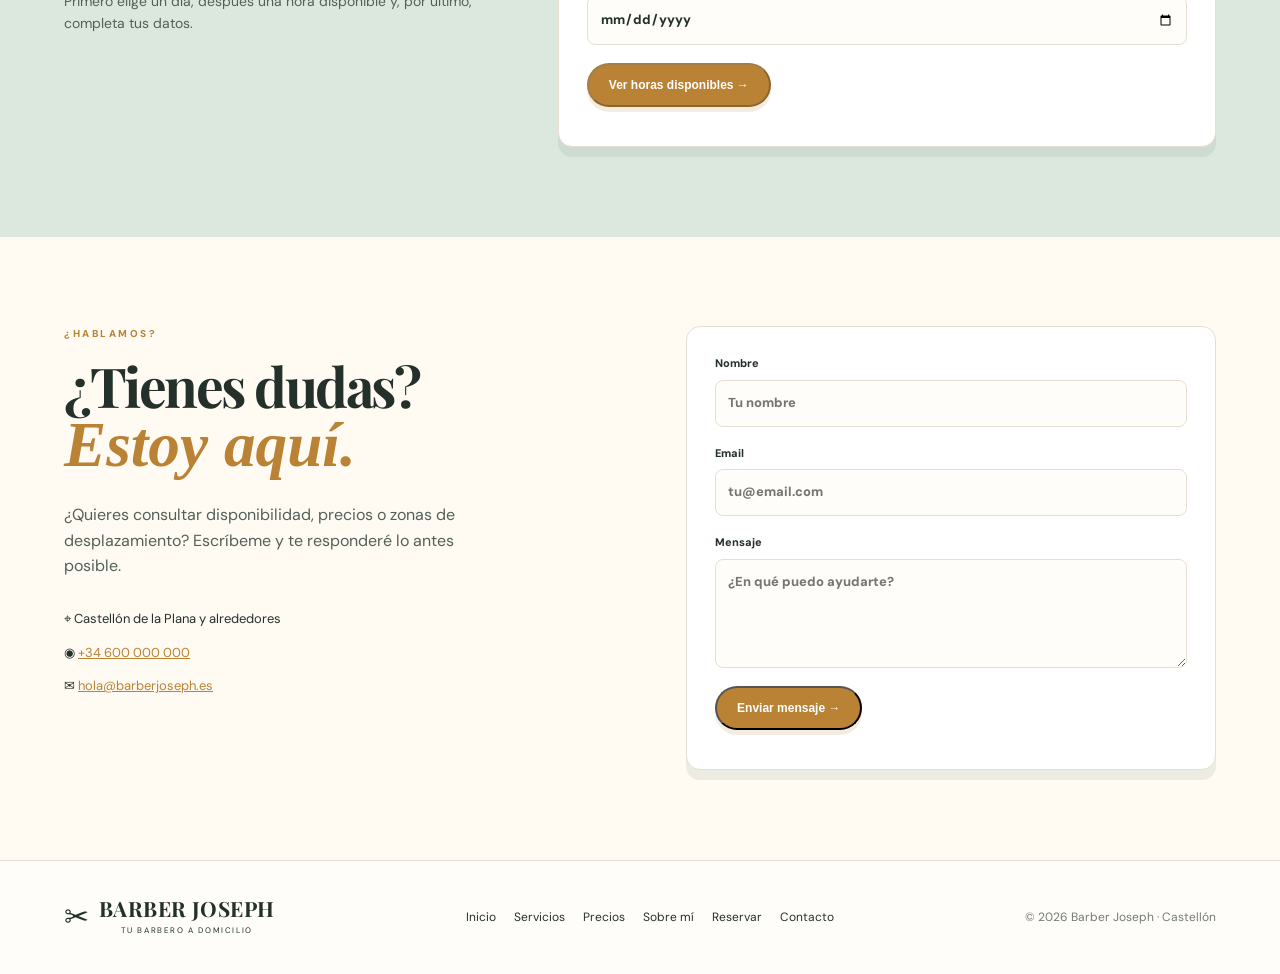
==== commit b92af226: "Simplify booking flow into date, time and personal-details steps" ====
--- a/index.html
+++ b/index.html
@@ -26,14 +26,12 @@
         <div class="benefits"><span>⌂ <b>Sin desplazamientos</b><small>Yo voy a tu casa</small></span><span>◷ <b>Horarios flexibles</b><small>Tardes y fines de semana</small></span><span>★ <b>Servicio premium</b><small>Calidad y comodidad</small></span></div>
         <div class="hero-actions"><a class="button button-primary" href="#reserva">▣ &nbsp; Reservar cita&nbsp; →</a><a class="button button-outline" href="#precios">Ver precios</a></div>
       </div>
-      <!-- Imagen de stock reemplazable: sustituye esta URL por tu propia fotografía -->
       <div class="hero-photo"><img src="https://images.unsplash.com/photo-1621605815971-fbc98d665033?auto=format&fit=crop&w=1200&q=85" alt="Barbero cortando el pelo a un cliente en casa" /><div class="photo-note">Más que un corte,<br /><em>comodidad.</em></div><div class="photo-list">✓ Corte de pelo<br />✓ Arreglo de barba<br />✓ A domicilio<br />✓ En Castellón</div></div>
     </section>
 
     <section class="feature-strip"><span>♧ <b>Productos de calidad</b><small>Resultados profesionales</small></span><span>⌂ <b>Servicio a domicilio</b><small>Voy hasta tu casa</small></span><span>♙ <b>Para todas las edades</b><small>Hombres y niños</small></span><span>⌖ <b>Castellón de la Plana</b><small>Y alrededores</small></span></section>
 
     <section id="servicios" class="section services-section"><div class="section-heading split"><div><p class="eyebrow">SERVICIOS</p><h2>Mucho más<br />que un corte</h2></div><p>Desde cortes clásicos hasta estilos modernos, cuidado de barba y más, todo en la comodidad de tu hogar.</p><span class="scribble">Siéntete bien.<br />En casa.</span></div><div class="service-grid">
-      <!-- Imágenes de stock reemplazables -->
       <article class="service-card"><img src="https://images.unsplash.com/photo-1599351431202-1e0f0d8b7b8b?auto=format&fit=crop&w=700&q=80" alt="Corte de pelo" loading="lazy" /><div><h3>✂ Corte de pelo</h3><p>Estilos clásicos y modernos</p></div></article>
       <article class="service-card"><img src="https://images.unsplash.com/photo-1622286342621-4bd786c2447c?auto=format&fit=crop&w=700&q=80" alt="Arreglo de barba" loading="lazy" /><div><h3>▰ Arreglo de barba</h3><p>Perfilado y cuidado de la barba</p></div></article>
       <article class="service-card"><img src="https://images.unsplash.com/photo-1503951914875-452162b0f3f1?auto=format&fit=crop&w=700&q=80" alt="Corte y barba" loading="lazy" /><div><h3>✂ + ▰ Corte + Barba</h3><p>El look completo</p></div></article>
@@ -46,7 +44,7 @@
 
     <section id="sobre-mi" class="section about-section"><div class="about-photo"><img src="https://images.unsplash.com/photo-1582095133179-bfd08e2fc6b3?auto=format&fit=crop&w=900&q=80" alt="Barbero profesional sonriendo" loading="lazy" /><span>Hola,<br /><em>soy Joseph.</em></span></div><div class="about-copy"><p class="eyebrow">SOBRE MÍ</p><h2>Pasión. Personas.<br /><em>A domicilio.</em></h2><p>Soy Joseph, un barbero profesional con la pasión de ayudar a las personas a verse y sentirse mejor. Llevo la experiencia de la barbería a tu hogar en Castellón de la Plana, con atención al detalle, productos de calidad y un trato cercano.</p><p>Porque un buen corte no solo cambia cómo te ves: también cambia cómo te sientes.</p><a class="button button-primary" href="#contacto">Conoce más sobre mí →</a></div><blockquote>“Un buen corte<br />puede cambiar<br />tu día.”<small>— Joseph</small></blockquote></section>
 
-    <section id="reserva" class="section booking-section"><div class="section-heading"><p class="eyebrow">AGENDA TU VISITA</p><h2>Reserva tu<br /><em>momento.</em></h2><p>Completa el formulario y me pondré en contacto contigo para confirmar la hora y la dirección.</p></div><form id="booking-form" class="form-card"><div class="form-grid"><label>Nombre completo<input name="name" required placeholder="Tu nombre" /></label><label>Teléfono<input name="phone" type="tel" required placeholder="+34 600 000 000" /></label><label>Servicio<select name="service" required><option value="">Selecciona un servicio</option><option>Corte de pelo — 25 €</option><option>Arreglo de barba — 15 €</option><option>Corte + barba — 35 €</option><option>Niños — 20 €</option></select></label><label>Fecha preferida<input name="date" type="date" required /></label><label>Hora preferida<select name="time" required><option value="">Selecciona una hora</option><option>09:00</option><option>10:30</option><option>12:00</option><option>16:00</option><option>17:30</option><option>19:00</option></select></label><label>Dirección<input name="address" required placeholder="Calle, número, Castellón" /></label></div><label>Notas adicionales<textarea name="notes" rows="3" placeholder="¿Alguna preferencia o detalle? (opcional)"></textarea><button class="button button-primary" type="submit">Solicitar cita →</button><p class="form-note">La solicitud no confirma automáticamente la cita. Recibirás confirmación por contacto directo.</p><p id="booking-status" class="form-status" role="status"></p></form></section>
+    <section id="reserva" class="section booking-section"><div class="section-heading"><p class="eyebrow">AGENDA TU VISITA</p><h2>Reserva tu<br /><em>momento.</em></h2><p>Primero elige un día, después una hora disponible y, por último, completa tus datos.</p></div><form id="booking-form" class="form-card"><div class="booking-steps" aria-label="Pasos de reserva"><span class="active">1. Día</span><span>2. Hora</span><span>3. Tus datos</span></div><section class="booking-step active" data-step="1"><h3>¿Qué día te viene bien?</h3><p class="step-intro">Solo podrás elegir días con disponibilidad.</p><label>Fecha<input id="booking-date" name="date" type="date" required /></label><p id="date-status" class="form-status" role="status"></p><button class="button button-primary step-next" id="continue-date" type="button" disabled>Ver horas disponibles →</button></section><section class="booking-step" data-step="2" hidden><h3>Elige tu hora</h3><p class="step-intro" id="selected-date-label"></p><div id="time-options" class="time-options" role="group" aria-label="Horas disponibles"></div><p id="time-status" class="form-status" role="status"></p><div class="step-actions"><button class="button button-outline step-back" type="button">← Cambiar día</button><button class="button button-primary step-next" id="continue-time" type="button" disabled>Continuar →</button></div></section><section class="booking-step" data-step="3" hidden><h3>Completa tus datos</h3><p class="step-intro" id="booking-summary"></p><input type="hidden" id="selected-time" name="time" /><div class="form-grid"><label>Servicio<select name="service" required><option value="">Selecciona un servicio</option><option>Corte de pelo — 25 €</option><option>Arreglo de barba — 15 €</option><option>Corte + barba — 35 €</option><option>Niños — 20 €</option></select></label><label>Nombre completo<input name="name" required placeholder="Tu nombre" /></label><label>Teléfono<input name="phone" type="tel" required placeholder="+34 600 000 000" /></label><label>Dirección<input name="address" required placeholder="Calle, número, Castellón" /></label></div><label>Notas adicionales<textarea name="notes" rows="3" placeholder="¿Alguna preferencia o detalle? (opcional)"></textarea><div class="step-actions"><button class="button button-outline step-back" type="button">← Cambiar hora</button><button class="button button-primary" type="submit">Solicitar cita →</button></div><p class="form-note">La solicitud no confirma automáticamente la cita. Recibirás confirmación por contacto directo.</p></section><p id="booking-status" class="form-status" role="status"></p></form></section>
 
     <section id="contacto" class="section contact-section"><div><p class="eyebrow">¿HABLAMOS?</p><h2>¿Tienes dudas?<br /><em>Estoy aquí.</em></h2><p>¿Quieres consultar disponibilidad, precios o zonas de desplazamiento? Escríbeme y te responderé lo antes posible.</p><div class="contact-details"><p>⌖ Castellón de la Plana y alrededores</p><p>◉ <a href="tel:+34600000000">+34 600 000 000</a></p><p>✉ <a href="mailto:hola@barberjoseph.es">hola@barberjoseph.es</a></p></div></div><form id="contact-form" class="form-card"><label>Nombre<input name="name" required placeholder="Tu nombre" /></label><label>Email<input name="email" type="email" required placeholder="tu@email.com" /></label><label>Mensaje<textarea name="message" rows="4" required placeholder="¿En qué puedo ayudarte?"></textarea></label><button class="button button-primary" type="submit">Enviar mensaje →</button><p id="contact-status" class="form-status" role="status"></p></form></section>
   </main>
--- a/styles.css
+++ b/styles.css
@@ -1 +1,208 @@
-:root{--ink:#101214;--muted:#8d9298;--cream:#1a1d20;--paper:#111315;--accent:#c6924b;--line:#34383d}*{box-sizing:border-box}html{scroll-behavior:smooth}body{margin:0;background:var(--paper);color:#f4f1eb;font-family:'DM Sans',sans-serif;line-height:1.6}a{color:inherit;text-decoration:none}.site-header{display:flex;align-items:center;justify-content:space-between;padding:22px 6%;position:sticky;top:0;background:rgba(16,18,20,.96);backdrop-filter:blur(12px);z-index:10;border-bottom:1px solid var(--line)}.brand{font-size:14px;font-weight:900;letter-spacing:.16em;display:flex;align-items:center;gap:10px}.brand span{display:grid;place-items:center;width:36px;height:36px;border:2px solid var(--accent);font-family:'Playfair Display';font-size:23px;color:var(--accent)}.nav-links{display:flex;gap:26px;align-items:center;font-size:13px;font-weight:700}.nav-links a:hover{color:var(--accent)}.nav-cta,.button{padding:13px 19px!important;border-radius:0;text-decoration:none!important}.nav-cta{background:var(--accent);color:var(--ink)}.menu-toggle{display:none;background:none;border:0;color:white;font-size:24px}.hero{min-height:78vh;display:grid;grid-template-columns:1.05fr .95fr;gap:6%;align-items:center;padding:70px 9%;background:linear-gradient(125deg,#101214,#25292d)}.eyebrow{font-size:11px;letter-spacing:.24em;font-weight:900;color:var(--accent);margin:0 0 18px}.hero h1,h2{font-family:'Playfair Display',serif;font-size:clamp(48px,6vw,84px);line-height:1.02;margin:0 0 24px;letter-spacing:-.045em}.hero h1 em,h2 em{color:var(--accent);font-weight:600}.hero-text{font-size:17px;max-width:480px;color:#b8bdc2}.hero-actions{display:flex;align-items:center;gap:25px;margin:34px 0}.button{display:inline-block;font-weight:800;font-size:13px}.button-primary{background:var(--accent);color:var(--ink)}.button-dark{background:#f4f1eb;color:var(--ink)}.text-link{font-size:13px;font-weight:800}.trust-row{display:flex;gap:22px;font-size:11px;color:#a7adb3;flex-wrap:wrap}.hero-art{min-height:430px;position:relative;display:grid;place-items:center}.art-circle{width:360px;height:360px;border-radius:50%;background:#30353a;position:absolute;border:1px solid #4a5056}.art-card{position:relative;background:#0b0c0d;color:#f4f1eb;width:250px;height:310px;padding:28px;display:flex;flex-direction:column;justify-content:space-between;transform:rotate(4deg);border:1px solid #4b5055;box-shadow:18px 18px 0 rgba(198,146,75,.35)}.art-card span,.art-card small{font-size:10px;letter-spacing:.2em;color:var(--accent)}.art-card strong{font-family:'Playfair Display';font-size:37px;line-height:1.05}.art-stamp{position:absolute;right:4%;bottom:8%;border:2px solid var(--accent);border-radius:50%;width:78px;height:78px;display:grid;place-items:center;color:var(--accent);font-size:30px;background:#111315}.section{padding:100px 9%}.section-heading{max-width:650px;margin-bottom:45px}.section-heading h2{font-size:clamp(42px,5vw,65px)}.section-heading>p:last-child{color:var(--muted);max-width:520px}.service-grid{display:grid;grid-template-columns:repeat(3,1fr);gap:18px}.service-card{border:1px solid var(--line);padding:32px;min-height:270px;background:#171a1d}.service-card.featured{background:var(--accent);color:var(--ink);border-color:var(--accent)}.service-number{color:var(--accent);font-size:12px;font-weight:900}.featured .service-number{color:var(--ink)}.service-card h3{font-family:'Playfair Display';font-size:28px;margin:28px 0 10px}.service-card p{color:#aeb4ba;font-size:14px}.featured p{color:#25221c}.service-card a{display:inline-block;margin-top:20px;font-size:13px;font-weight:900}.pricing-section{background:#1b1f22}.price-list{max-width:850px}.price-row{display:flex;justify-content:space-between;gap:20px;align-items:center;border-top:1px solid var(--line);padding:23px 0}.price-row h3{margin:0;font-family:'Playfair Display';font-size:23px}.price-row p{margin:3px 0 0;color:var(--muted);font-size:13px}.price-row strong{font-family:'Playfair Display';font-size:25px;color:var(--accent);white-space:nowrap}.fine-print{font-size:11px;color:var(--muted)}.about-section{display:grid;grid-template-columns:1fr 1fr;gap:10%;align-items:center}.about-visual{min-height:390px;background:#0b0c0d;color:#f4f1eb;display:grid;place-items:center;position:relative;border:1px solid var(--line)}.about-monogram{font-family:'Playfair Display';font-size:240px;line-height:1;color:var(--accent)}.about-visual p{position:absolute;bottom:20px;font-size:10px;letter-spacing:.2em;color:#a7adb3}.about-copy p:not(.eyebrow){color:var(--muted);font-size:15px}.about-copy h2{font-size:clamp(42px,5vw,65px)}.booking-section{background:#252a2f}.form-card{background:#111315;padding:32px;border:1px solid #41474d;box-shadow:8px 8px 0 rgba(0,0,0,.2)}.form-grid{display:grid;grid-template-columns:repeat(2,1fr);gap:20px}label{display:block;font-size:12px;font-weight:800;margin-bottom:20px}input,select,textarea{display:block;width:100%;margin-top:8px;border:1px solid #41474d;background:#1b1f22;color:#f4f1eb;padding:13px;font:inherit;font-size:14px;border-radius:0}input::placeholder,textarea::placeholder{color:#777e85}textarea{resize:vertical}.form-note,.form-status{font-size:12px;color:var(--muted)}.form-status{color:var(--accent);font-weight:700}.contact-section{display:grid;grid-template-columns:1fr 1fr;gap:10%;background:#1b1f22}.contact-section h2{font-size:65px}.contact-section>div>p:not(.eyebrow){max-width:430px;color:var(--muted)}.contact-details{margin-top:35px;font-size:14px}.contact-details a{text-decoration:underline;color:var(--accent)}footer{padding:35px 6%;display:flex;align-items:center;justify-content:space-between;gap:20px;flex-wrap:wrap;background:#090a0b;color:#f4f1eb;font-size:12px}footer p{color:#8d9298}@media(max-width:800px){.site-header{padding:18px 5%}.menu-toggle{display:block}.nav-links{display:none;position:absolute;top:72px;left:0;right:0;background:#111315;padding:25px;flex-direction:column;align-items:flex-start;border-bottom:1px solid var(--line)}.nav-links.open{display:flex}.hero,.about-section,.contact-section{grid-template-columns:1fr;padding:70px 7%}.hero-art{min-height:330px}.art-circle{width:280px;height:280px}.service-grid{grid-template-columns:1fr}.section{padding:70px 7%}.form-grid{grid-template-columns:1fr}.contact-section h2{font-size:50px}footer{padding:30px 7%}}+:root {
+  --ink: #24312b;
+  --ink-soft: #526158;
+  --sage: #dfe8dd;
+  --sage-dark: #526b5c;
+  --cream: #fffaf2;
+  --paper: #fffdf9;
+  --peach: #f4d9c7;
+  --gold: #b98235;
+  --line: #e7ded2;
+  --muted: #727b73;
+  --white: #ffffff;
+}
+
+* { box-sizing: border-box; }
+html { scroll-behavior: smooth; }
+body {
+  margin: 0;
+  background: var(--paper);
+  color: var(--ink);
+  font-family: 'DM Sans', sans-serif;
+  line-height: 1.6;
+  overflow-x: hidden;
+}
+a { color: inherit; text-decoration: none; }
+img { display: block; width: 100%; height: 100%; object-fit: cover; }
+
+.site-header {
+  position: sticky;
+  top: 0;
+  z-index: 20;
+  display: flex;
+  align-items: center;
+  justify-content: space-between;
+  gap: 20px;
+  padding: 16px clamp(20px, 5vw, 70px);
+  background: rgba(255, 253, 249, .96);
+  border-bottom: 1px solid var(--line);
+  backdrop-filter: blur(14px);
+}
+.brand { display: flex; align-items: center; gap: 10px; min-width: 0; }
+.brand-mark { font-size: 30px; line-height: 1; }
+.brand strong { display: block; font-family: 'Playfair Display', serif; font-size: 21px; line-height: 1; letter-spacing: .02em; }
+.brand small { display: block; margin-top: 5px; font-size: 8px; letter-spacing: .2em; text-align: center; }
+.nav-links { display: flex; align-items: center; gap: clamp(12px, 2vw, 28px); font-size: 12px; font-weight: 700; }
+.nav-links a:hover { color: var(--gold); }
+.nav-cta, .button { display: inline-flex; align-items: center; justify-content: center; gap: 8px; padding: 13px 20px; border-radius: 999px; font-size: 12px; font-weight: 800; transition: transform .2s ease, box-shadow .2s ease; }
+.nav-cta, .button-primary { background: var(--gold); color: var(--white); box-shadow: 0 5px 0 rgba(185, 130, 53, .15); }
+.button:hover, .nav-cta:hover { transform: translateY(-2px); }
+.button-outline { border: 1px solid var(--ink); background: transparent; }
+.menu-toggle { display: none; border: 0; background: var(--sage); color: var(--ink); border-radius: 50%; width: 42px; height: 42px; font-size: 22px; cursor: pointer; }
+
+.hero { display: grid; grid-template-columns: 1fr 1.08fr; min-height: 590px; background: var(--cream); }
+.hero-copy { padding: clamp(45px, 7vw, 90px) clamp(24px, 6vw, 90px); display: flex; flex-direction: column; justify-content: center; }
+.eyebrow { margin: 0 0 15px; color: var(--gold); font-size: 10px; font-weight: 800; letter-spacing: .25em; }
+.hero h1, h2 { margin: 0 0 24px; font-family: 'Playfair Display', serif; font-size: clamp(44px, 5vw, 73px); line-height: 1.02; letter-spacing: -.045em; }
+.hero h1 em, h2 em { color: var(--gold); font-family: 'Caveat', cursive; font-size: 1.15em; font-weight: 600; letter-spacing: 0; }
+.hero-text { max-width: 490px; margin: 0 0 28px; font-size: 17px; color: var(--ink-soft); }
+.benefits { display: flex; flex-wrap: wrap; gap: 18px; }
+.benefits span { display: grid; grid-template-columns: auto 1fr; column-gap: 8px; align-items: start; color: var(--gold); font-size: 24px; }
+.benefits b { color: var(--ink); font-size: 12px; line-height: 1.2; }
+.benefits small { grid-column: 2; color: var(--muted); font-size: 10px; }
+.hero-actions { display: flex; flex-wrap: wrap; align-items: center; gap: 14px; margin-top: 30px; }
+.hero-photo { position: relative; min-height: 590px; overflow: hidden; }
+.hero-photo::after { content: ''; position: absolute; inset: 0; background: linear-gradient(90deg, rgba(255,250,242,.12), transparent 40%); pointer-events: none; }
+.photo-note { position: absolute; right: 7%; top: 10%; z-index: 1; font-family: 'Caveat', cursive; font-size: 31px; line-height: 1.05; transform: rotate(-7deg); }
+.photo-note em { color: var(--gold); }
+.photo-list { position: absolute; right: 4%; bottom: 8%; z-index: 1; padding: 16px 22px; background: rgba(255,253,249,.95); border-radius: 12px; font-size: 12px; line-height: 2.1; box-shadow: 0 12px 30px rgba(36,49,43,.12); }
+
+.feature-strip { display: grid; grid-template-columns: repeat(4, 1fr); background: var(--sage-dark); color: var(--white); padding: 24px 5%; }
+.feature-strip span { display: grid; grid-template-columns: auto 1fr; column-gap: 12px; padding: 0 24px; border-right: 1px solid rgba(255,255,255,.3); color: #f1c985; font-size: 27px; }
+.feature-strip span:last-child { border: 0; }
+.feature-strip b { color: var(--white); font-size: 11px; line-height: 1.4; }
+.feature-strip small { grid-column: 2; color: #e4ebe3; font-size: 11px; }
+
+.section { padding: clamp(58px, 7vw, 90px) clamp(20px, 5vw, 70px); }
+.section-heading { margin-bottom: 35px; }
+.section-heading.split { display: grid; grid-template-columns: 1fr 1fr auto; gap: 30px; align-items: end; }
+.section-heading h2 { font-size: clamp(40px, 4.5vw, 62px); }
+.section-heading > p:not(.eyebrow) { max-width: 430px; color: var(--ink-soft); font-size: 14px; }
+.scribble { color: var(--ink); font-family: 'Caveat', cursive; font-size: 28px; line-height: 1.05; transform: rotate(-6deg); }
+
+.service-grid { display: grid; grid-template-columns: repeat(4, 1fr); gap: 15px; }
+.service-card { overflow: hidden; background: var(--white); border: 1px solid var(--line); border-radius: 14px; box-shadow: 0 8px 0 rgba(223,232,221,.55); }
+.service-card img { height: 155px; }
+.service-card > div { padding: 18px; }
+.service-card h3 { margin: 0 0 4px; font-family: 'Playfair Display', serif; font-size: 18px; }
+.service-card h3 small { font-family: 'DM Sans', sans-serif; font-size: 11px; font-weight: 400; }
+.service-card p { margin: 0; color: var(--muted); font-size: 12px; }
+
+.pricing-section { background: var(--sage); }
+.price-grid { display: grid; grid-template-columns: repeat(5, 1fr); gap: 12px; }
+.price-grid > div { display: flex; flex-direction: column; min-height: 140px; padding: 20px; background: var(--white); border: 1px solid var(--line); border-radius: 12px; }
+.price-grid span { color: var(--gold); font-size: 26px; }
+.price-grid b { margin-top: auto; font-size: 12px; }
+.price-grid strong { font-family: 'Playfair Display', serif; font-size: 27px; }
+.price-grid small { font-size: 10px; font-weight: 400; }
+.price-grid .included { background: var(--peach); }
+
+.booking-banner { display: grid; grid-template-columns: 1fr 1.5fr; margin: 0 clamp(20px, 4vw, 60px); overflow: hidden; background: #f3e5d5; border-radius: 18px; }
+.booking-banner > div:first-child { padding: clamp(28px, 4vw, 50px); }
+.booking-banner h2 { margin-bottom: 12px; font-size: 44px; }
+.booking-banner p:not(.eyebrow) { font-size: 13px; }
+.booking-photo { position: relative; min-height: 270px; }
+.booking-photo > div { position: absolute; right: 0; bottom: 0; padding: 18px 22px; background: rgba(82,107,92,.94); color: var(--white); font-size: 11px; line-height: 2; }
+
+.about-section { display: grid; grid-template-columns: 1.1fr 1fr .8fr; gap: 35px; align-items: center; }
+.about-photo { position: relative; height: 360px; overflow: hidden; border-radius: 14px; }
+.about-photo span { position: absolute; top: 25px; left: 25px; color: var(--white); font-family: 'Caveat', cursive; font-size: 32px; line-height: 1.05; transform: rotate(-7deg); }
+.about-photo em { color: #f0c77d; }
+.about-copy h2 { font-size: 43px; }
+.about-copy p:not(.eyebrow) { color: var(--ink-soft); font-size: 14px; }
+.about-copy .button { margin-top: 15px; }
+blockquote { margin: 0; padding: 35px; border: 1px solid var(--line); border-radius: 16px; background: var(--cream); font-family: 'Caveat', cursive; font-size: 30px; line-height: 1.1; transform: rotate(2deg); }
+blockquote small { display: block; margin-top: 20px; font-family: 'DM Sans', sans-serif; font-size: 11px; text-align: right; }
+
+.booking-section { display: grid; grid-template-columns: .8fr 1.2fr; gap: 55px; background: #dce8de; }
+.booking-section .section-heading > p:not(.eyebrow) { color: var(--ink-soft); }
+.form-card { padding: 28px; background: var(--white); border: 1px solid var(--line); border-radius: 14px; box-shadow: 0 10px 0 rgba(82,107,92,.1); }
+.form-grid { display: grid; grid-template-columns: repeat(2, 1fr); gap: 0 18px; }
+label { display: block; margin-bottom: 18px; font-size: 11px; font-weight: 800; }
+input, select, textarea { display: block; width: 100%; margin-top: 7px; padding: 12px; border: 1px solid var(--line); border-radius: 8px; background: var(--paper); color: var(--ink); font: inherit; font-size: 13px; }
+textarea { resize: vertical; }
+.form-note, .form-status { color: var(--muted); font-size: 11px; }
+.form-status { color: var(--gold); font-weight: 700; }
+
+.contact-section { display: grid; grid-template-columns: 1fr 1fr; gap: 8%; background: var(--cream); }
+.contact-section h2 { font-size: 55px; }
+.contact-section > div > p:not(.eyebrow) { max-width: 450px; color: var(--ink-soft); }
+.contact-details { margin-top: 30px; font-size: 13px; }
+.contact-details a { color: var(--gold); text-decoration: underline; }
+footer { display: flex; align-items: center; justify-content: space-between; flex-wrap: wrap; gap: 25px; padding: 35px 5%; border-top: 1px solid var(--line); background: var(--paper); font-size: 12px; }
+footer nav { display: flex; flex-wrap: wrap; gap: 18px; }
+footer p { color: var(--muted); }
+
+@media (max-width: 1050px) {
+  .nav-links { gap: 12px; }
+  .hero-copy { padding-left: 6%; }
+  .feature-strip { grid-template-columns: repeat(2, 1fr); gap: 20px; }
+  .feature-strip span:nth-child(2) { border: 0; }
+  .price-grid { grid-template-columns: repeat(3, 1fr); }
+  .service-grid { grid-template-columns: repeat(2, 1fr); }
+  .about-section { grid-template-columns: 1fr 1fr; }
+  .about-section blockquote { grid-column: 1 / -1; }
+}
+
+@media (max-width: 760px) {
+  .site-header { padding: 12px 18px; }
+  .brand strong { font-size: 17px; }
+  .brand small { font-size: 7px; letter-spacing: .14em; }
+  .brand-mark { font-size: 25px; }
+  .menu-toggle { display: grid; place-items: center; }
+  .nav-links { display: none; position: absolute; top: 100%; left: 0; right: 0; flex-direction: column; align-items: stretch; gap: 0; padding: 12px 18px 20px; background: var(--paper); border-bottom: 1px solid var(--line); box-shadow: 0 15px 25px rgba(36,49,43,.08); }
+  .nav-links.open { display: flex; }
+  .nav-links a { padding: 12px 4px; }
+  .nav-links .nav-cta { margin-top: 8px; text-align: center; }
+
+  .hero { grid-template-columns: 1fr; }
+  .hero-copy { padding: 52px 22px 35px; }
+  .hero h1 { font-size: clamp(42px, 12vw, 58px); }
+  .hero-text { font-size: 15px; }
+  .benefits { gap: 14px; }
+  .benefits span { flex: 1 1 135px; }
+  .hero-actions { align-items: stretch; flex-direction: column; }
+  .hero-actions .button { width: 100%; }
+  .hero-photo { min-height: 360px; max-height: 460px; }
+  .photo-note { top: 7%; right: 6%; font-size: 26px; }
+  .photo-list { right: 16px; bottom: 16px; padding: 10px 15px; font-size: 11px; line-height: 1.8; }
+
+  .feature-strip { grid-template-columns: 1fr; padding: 12px 22px; gap: 0; }
+  .feature-strip span { padding: 15px 0; border-right: 0; border-bottom: 1px solid rgba(255,255,255,.25); }
+  .feature-strip span:last-child { border-bottom: 0; }
+
+  .section { padding: 58px 22px; }
+  .section-heading.split { grid-template-columns: 1fr; gap: 10px; align-items: start; }
+  .section-heading h2 { font-size: clamp(38px, 10vw, 52px); }
+  .scribble { display: block; justify-self: end; margin-top: -8px; }
+  .service-grid, .price-grid, .about-section, .booking-section, .contact-section { grid-template-columns: 1fr; }
+  .service-grid { gap: 18px; }
+  .service-card { display: grid; grid-template-columns: 38% 1fr; }
+  .service-card img { height: 100%; min-height: 145px; }
+  .service-card > div { padding: 16px; align-self: center; }
+  .price-grid { gap: 10px; }
+  .price-grid > div { min-height: 112px; padding: 16px; }
+  .price-grid strong { font-size: 25px; }
+
+  .booking-banner { grid-template-columns: 1fr; margin: 0 22px; border-radius: 14px; }
+  .booking-banner > div:first-child { padding: 30px 24px; }
+  .booking-banner h2 { font-size: 39px; }
+  .booking-photo { min-height: 220px; }
+  .booking-photo > div { left: 0; right: auto; padding: 12px 16px; font-size: 10px; }
+
+  .about-photo { height: 300px; }
+  .about-section blockquote { grid-column: auto; margin-top: 8px; }
+  .about-copy h2 { font-size: 39px; }
+  .booking-section { gap: 25px; }
+  .form-card { padding: 20px; }
+  .form-grid { grid-template-columns: 1fr; }
+  .contact-section h2 { font-size: 46px; }
+  footer { align-items: flex-start; flex-direction: column; padding: 30px 22px; }
+}
+
+@media (max-width: 380px) {
+  .brand strong { font-size: 15px; }
+  .hero h1 { font-size: 40px; }
+  .service-card { grid-template-columns: 1fr; }
+  .service-card img { height: 170px; }
+}
